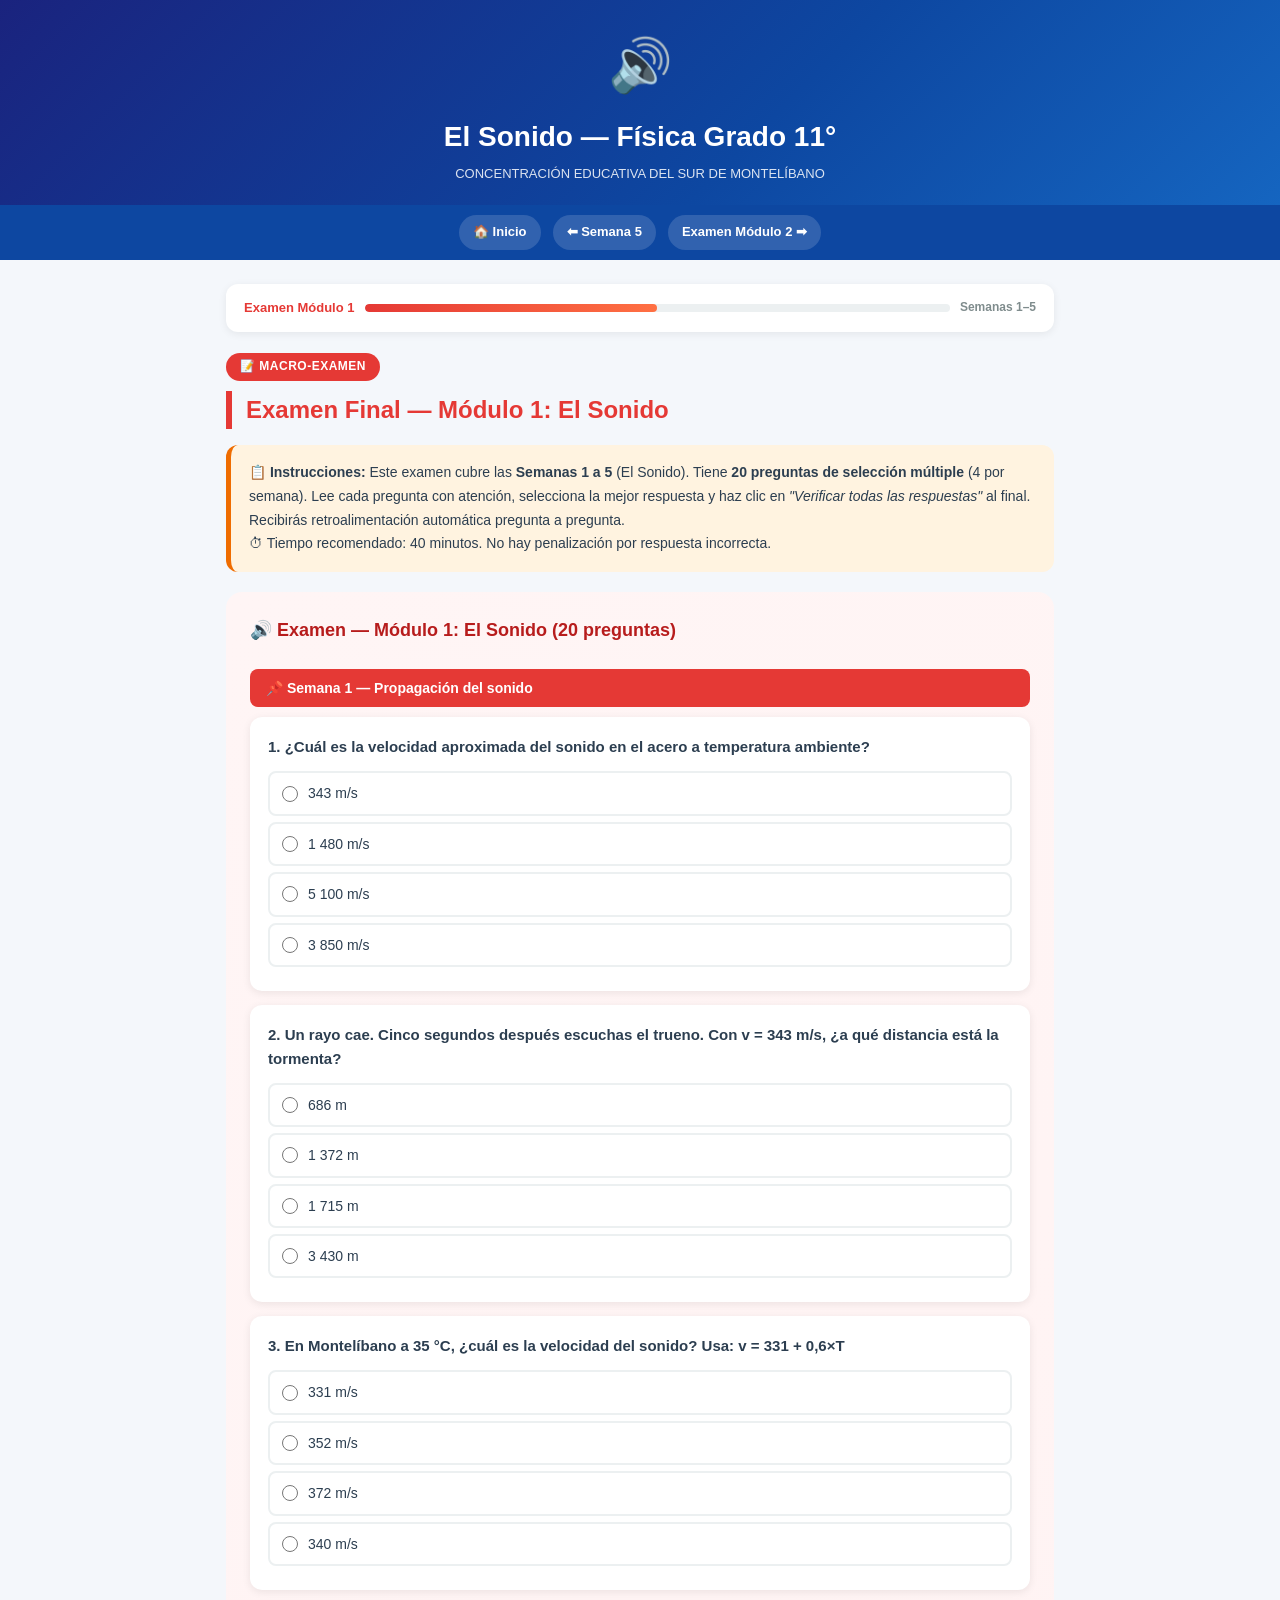
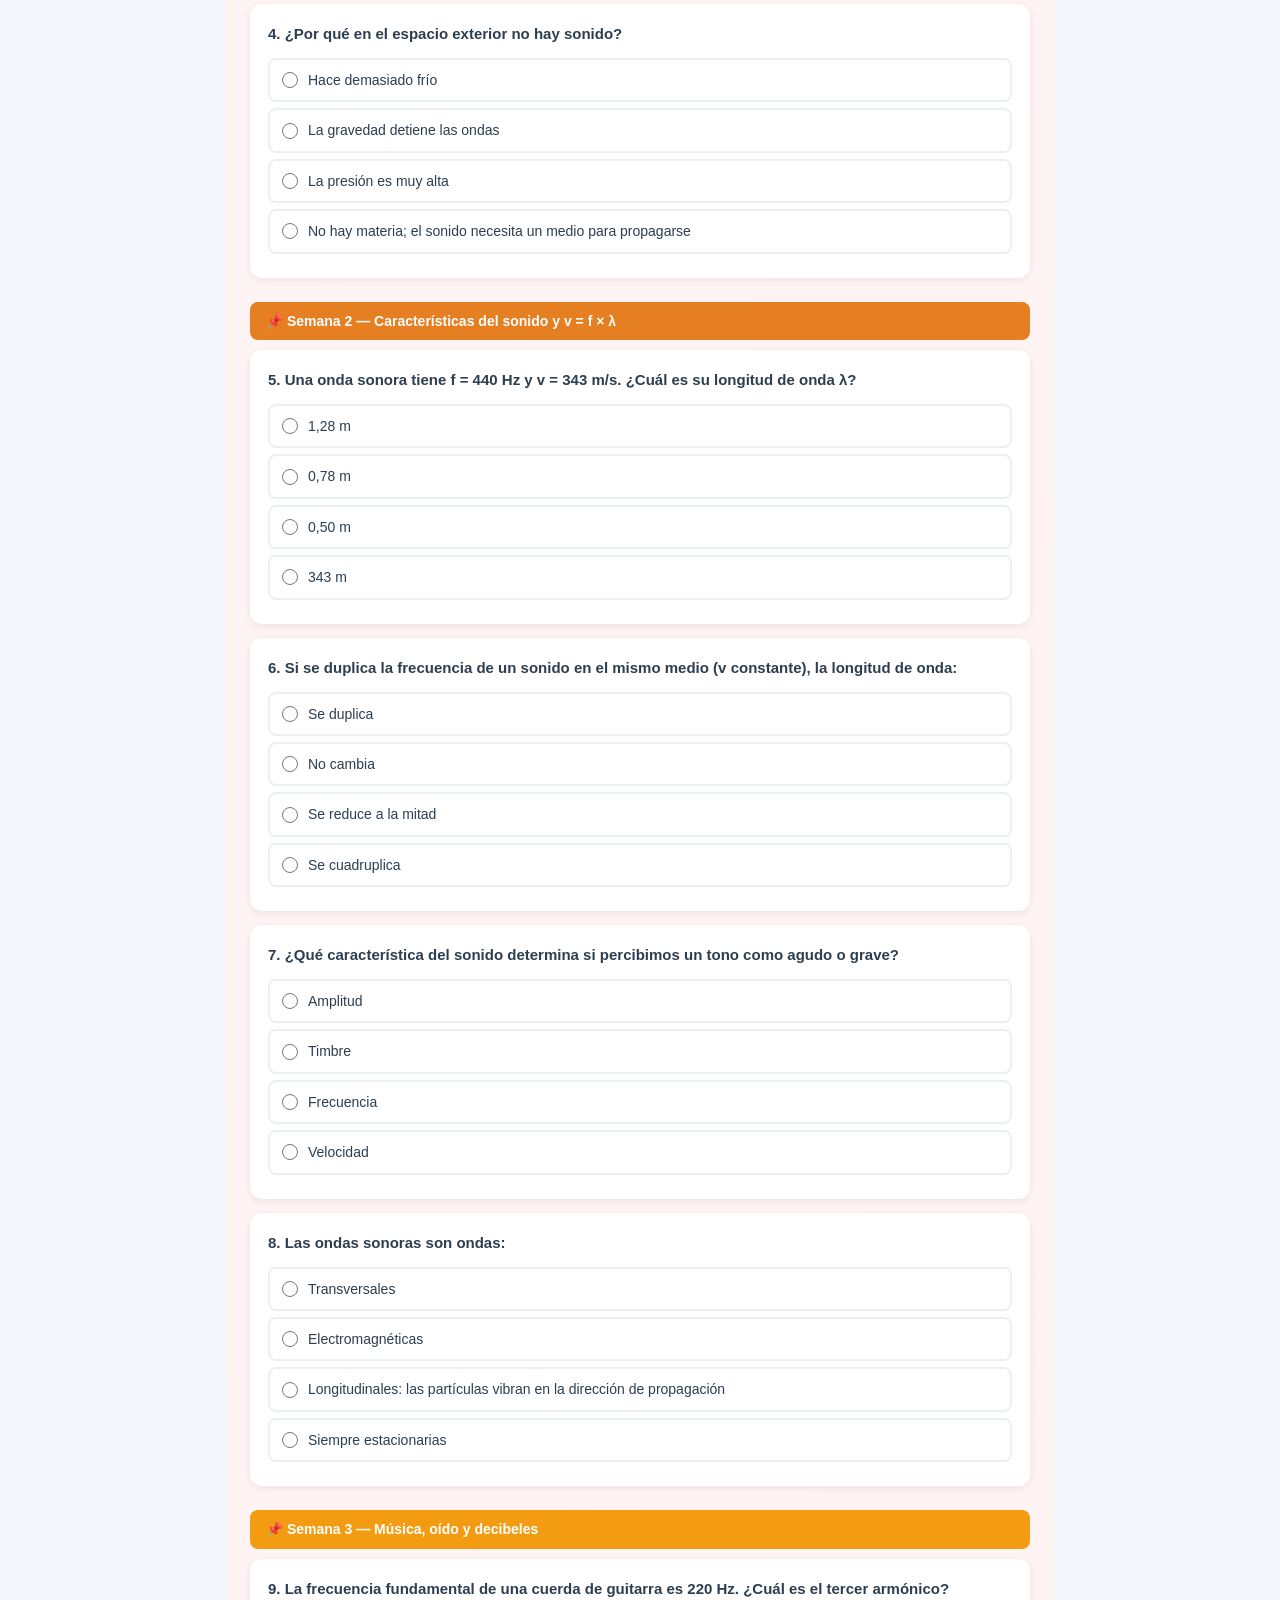
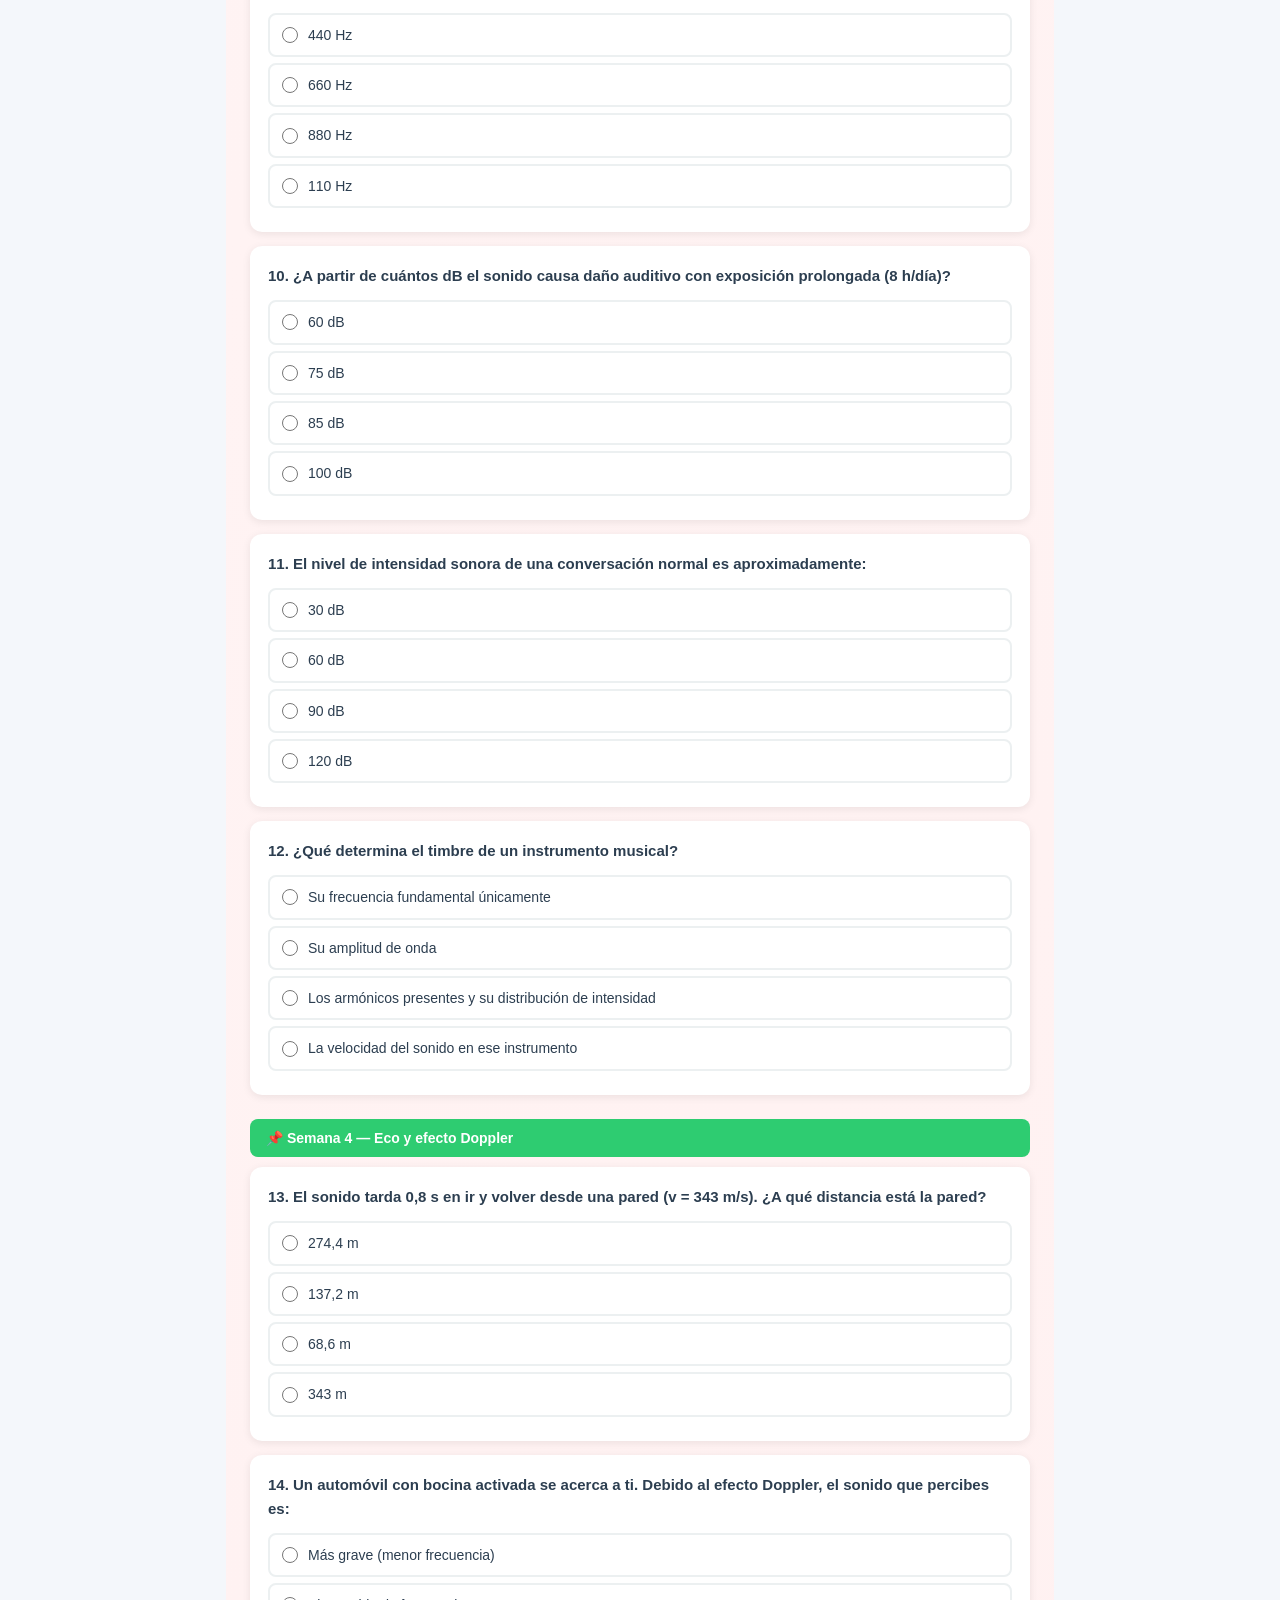
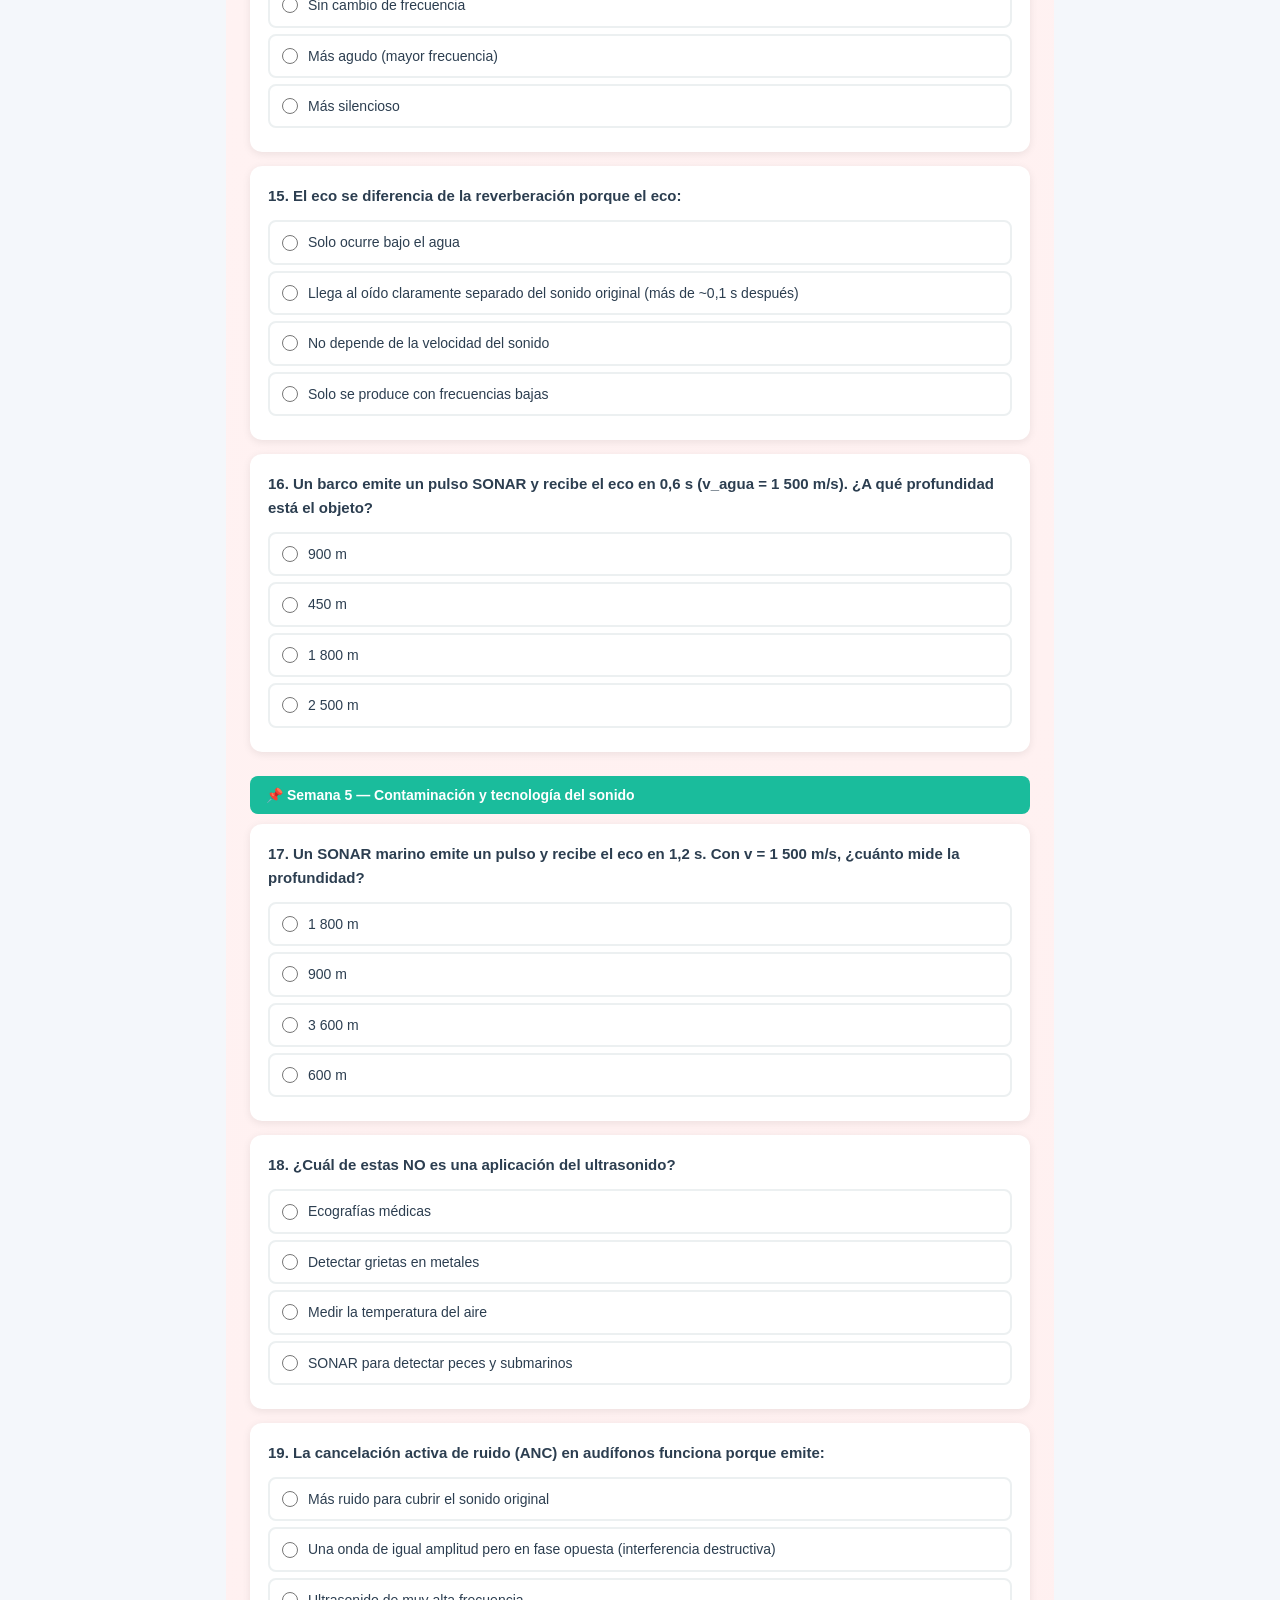
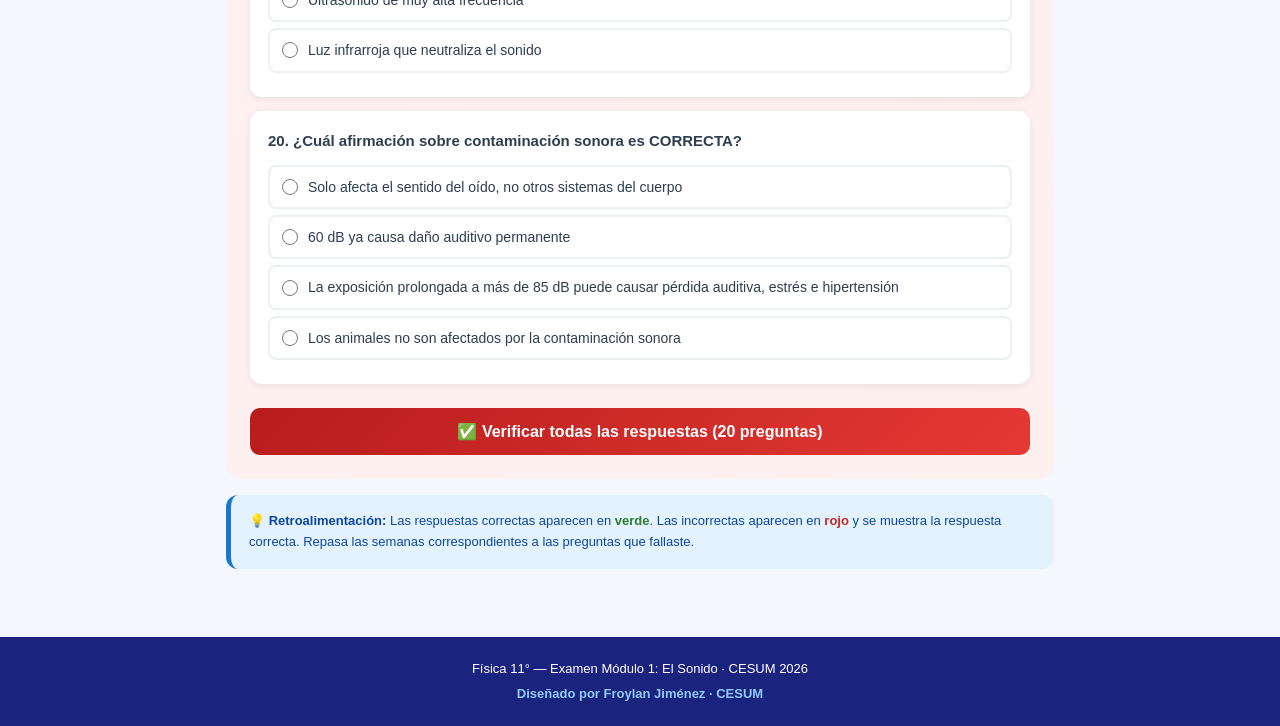
==== examen-modulo1.html @ bfa851af "Fix comp-section visibility, add hints, add macro-exams - Move comp-section inside container in all " ====
<!DOCTYPE html>
<html lang="es">
<head>
<meta charset="UTF-8">
<meta name="viewport" content="width=device-width, initial-scale=1.0">
<title>Examen Módulo 1 — El Sonido | Física 11° CESUM</title>
<link rel="stylesheet" href="style.css">
<style>
.exam-header-badge{display:inline-block;background:#e53935;color:white;font-size:12px;font-weight:800;padding:4px 14px;border-radius:20px;letter-spacing:.5px;margin-bottom:10px}
.week-group-title{font-size:14px;font-weight:800;color:white;background:#e53935;padding:8px 16px;border-radius:8px;margin:24px 0 10px 0;display:flex;align-items:center;gap:8px}
.exam-instructions{background:#fff3e0;border-left:5px solid #ef6c00;border-radius:12px;padding:16px 18px;margin-bottom:20px;font-size:14px;line-height:1.7}
.exam-score-detail{background:#f8f9ff;border-radius:8px;padding:12px;margin-top:12px;font-size:13px;color:#555}
</style>
</head>
<body>
<header class="site-header">
  <div class="logo-icon">🔊</div>
  <h1>El Sonido — Física Grado 11°</h1>
  <p class="subtitle">CONCENTRACIÓN EDUCATIVA DEL SUR DE MONTELÍBANO</p>
</header>
<nav class="main-nav">
  <a href="index.html" class="nav-back">🏠 Inicio</a>
  <a href="semana5.html" class="nav-back">⬅ Semana 5</a>
  <a href="examen-modulo2.html" class="nav-back">Examen Módulo 2 ➡</a>
</nav>
<div class="container">
  <div class="week-progress">
    <span style="font-weight:700;color:#e53935;font-size:13px">Examen Módulo 1</span>
    <div class="progress-bar"><div class="progress-fill" style="width:50%;background:linear-gradient(90deg,#e53935,#ff7043)"></div></div>
    <span class="progress-text">Semanas 1–5</span>
  </div>

  <div class="exam-header-badge">📝 MACRO-EXAMEN</div>
  <h2 style="font-size:clamp(18px,4vw,24px);font-weight:900;color:#e53935;margin-bottom:16px;border-left:6px solid #e53935;padding-left:14px">Examen Final — Módulo 1: El Sonido</h2>

  <div class="exam-instructions">
    📋 <strong>Instrucciones:</strong> Este examen cubre las <strong>Semanas 1 a 5</strong> (El Sonido). Tiene <strong>20 preguntas de selección múltiple</strong> (4 por semana). Lee cada pregunta con atención, selecciona la mejor respuesta y haz clic en <em>"Verificar todas las respuestas"</em> al final. Recibirás retroalimentación automática pregunta a pregunta.<br>
    ⏱ Tiempo recomendado: 40 minutos. No hay penalización por respuesta incorrecta.
  </div>

  <div class="quiz-section" style="background:linear-gradient(135deg,#fff5f5,#fff0f0)">
    <div class="quiz-title" style="color:#b71c1c">🔊 Examen — Módulo 1: El Sonido (20 preguntas)</div>

    <!-- ── SEMANA 1 ── -->
    <div class="week-group-title">📌 Semana 1 — Propagación del sonido</div>

    <div class="quiz-question">
      <div class="quiz-q-text">1. ¿Cuál es la velocidad aproximada del sonido en el acero a temperatura ambiente?</div>
      <div class="quiz-options">
        <label data-q="ex1_1" data-val="a"><input type="radio" name="qex1_1" value="a"> 343 m/s</label>
        <label data-q="ex1_1" data-val="b"><input type="radio" name="qex1_1" value="b"> 1 480 m/s</label>
        <label data-q="ex1_1" data-val="c"><input type="radio" name="qex1_1" value="c"> 5 100 m/s</label>
        <label data-q="ex1_1" data-val="d"><input type="radio" name="qex1_1" value="d"> 3 850 m/s</label>
      </div>
      <div class="quiz-feedback" id="fbex1_1"></div>
    </div>

    <div class="quiz-question">
      <div class="quiz-q-text">2. Un rayo cae. Cinco segundos después escuchas el trueno. Con v = 343 m/s, ¿a qué distancia está la tormenta?</div>
      <div class="quiz-options">
        <label data-q="ex1_2" data-val="a"><input type="radio" name="qex1_2" value="a"> 686 m</label>
        <label data-q="ex1_2" data-val="b"><input type="radio" name="qex1_2" value="b"> 1 372 m</label>
        <label data-q="ex1_2" data-val="c"><input type="radio" name="qex1_2" value="c"> 1 715 m</label>
        <label data-q="ex1_2" data-val="d"><input type="radio" name="qex1_2" value="d"> 3 430 m</label>
      </div>
      <div class="quiz-feedback" id="fbex1_2"></div>
    </div>

    <div class="quiz-question">
      <div class="quiz-q-text">3. En Montelíbano a 35 °C, ¿cuál es la velocidad del sonido? Usa: v = 331 + 0,6×T</div>
      <div class="quiz-options">
        <label data-q="ex1_3" data-val="a"><input type="radio" name="qex1_3" value="a"> 331 m/s</label>
        <label data-q="ex1_3" data-val="b"><input type="radio" name="qex1_3" value="b"> 352 m/s</label>
        <label data-q="ex1_3" data-val="c"><input type="radio" name="qex1_3" value="c"> 372 m/s</label>
        <label data-q="ex1_3" data-val="d"><input type="radio" name="qex1_3" value="d"> 340 m/s</label>
      </div>
      <div class="quiz-feedback" id="fbex1_3"></div>
    </div>

    <div class="quiz-question">
      <div class="quiz-q-text">4. ¿Por qué en el espacio exterior no hay sonido?</div>
      <div class="quiz-options">
        <label data-q="ex1_4" data-val="a"><input type="radio" name="qex1_4" value="a"> Hace demasiado frío</label>
        <label data-q="ex1_4" data-val="b"><input type="radio" name="qex1_4" value="b"> La gravedad detiene las ondas</label>
        <label data-q="ex1_4" data-val="c"><input type="radio" name="qex1_4" value="c"> La presión es muy alta</label>
        <label data-q="ex1_4" data-val="d"><input type="radio" name="qex1_4" value="d"> No hay materia; el sonido necesita un medio para propagarse</label>
      </div>
      <div class="quiz-feedback" id="fbex1_4"></div>
    </div>

    <!-- ── SEMANA 2 ── -->
    <div class="week-group-title" style="background:#e67e22">📌 Semana 2 — Características del sonido y v = f × λ</div>

    <div class="quiz-question">
      <div class="quiz-q-text">5. Una onda sonora tiene f = 440 Hz y v = 343 m/s. ¿Cuál es su longitud de onda λ?</div>
      <div class="quiz-options">
        <label data-q="ex1_5" data-val="a"><input type="radio" name="qex1_5" value="a"> 1,28 m</label>
        <label data-q="ex1_5" data-val="b"><input type="radio" name="qex1_5" value="b"> 0,78 m</label>
        <label data-q="ex1_5" data-val="c"><input type="radio" name="qex1_5" value="c"> 0,50 m</label>
        <label data-q="ex1_5" data-val="d"><input type="radio" name="qex1_5" value="d"> 343 m</label>
      </div>
      <div class="quiz-feedback" id="fbex1_5"></div>
    </div>

    <div class="quiz-question">
      <div class="quiz-q-text">6. Si se duplica la frecuencia de un sonido en el mismo medio (v constante), la longitud de onda:</div>
      <div class="quiz-options">
        <label data-q="ex1_6" data-val="a"><input type="radio" name="qex1_6" value="a"> Se duplica</label>
        <label data-q="ex1_6" data-val="b"><input type="radio" name="qex1_6" value="b"> No cambia</label>
        <label data-q="ex1_6" data-val="c"><input type="radio" name="qex1_6" value="c"> Se reduce a la mitad</label>
        <label data-q="ex1_6" data-val="d"><input type="radio" name="qex1_6" value="d"> Se cuadruplica</label>
      </div>
      <div class="quiz-feedback" id="fbex1_6"></div>
    </div>

    <div class="quiz-question">
      <div class="quiz-q-text">7. ¿Qué característica del sonido determina si percibimos un tono como agudo o grave?</div>
      <div class="quiz-options">
        <label data-q="ex1_7" data-val="a"><input type="radio" name="qex1_7" value="a"> Amplitud</label>
        <label data-q="ex1_7" data-val="b"><input type="radio" name="qex1_7" value="b"> Timbre</label>
        <label data-q="ex1_7" data-val="c"><input type="radio" name="qex1_7" value="c"> Frecuencia</label>
        <label data-q="ex1_7" data-val="d"><input type="radio" name="qex1_7" value="d"> Velocidad</label>
      </div>
      <div class="quiz-feedback" id="fbex1_7"></div>
    </div>

    <div class="quiz-question">
      <div class="quiz-q-text">8. Las ondas sonoras son ondas:</div>
      <div class="quiz-options">
        <label data-q="ex1_8" data-val="a"><input type="radio" name="qex1_8" value="a"> Transversales</label>
        <label data-q="ex1_8" data-val="b"><input type="radio" name="qex1_8" value="b"> Electromagnéticas</label>
        <label data-q="ex1_8" data-val="c"><input type="radio" name="qex1_8" value="c"> Longitudinales: las partículas vibran en la dirección de propagación</label>
        <label data-q="ex1_8" data-val="d"><input type="radio" name="qex1_8" value="d"> Siempre estacionarias</label>
      </div>
      <div class="quiz-feedback" id="fbex1_8"></div>
    </div>

    <!-- ── SEMANA 3 ── -->
    <div class="week-group-title" style="background:#f39c12">📌 Semana 3 — Música, oído y decibeles</div>

    <div class="quiz-question">
      <div class="quiz-q-text">9. La frecuencia fundamental de una cuerda de guitarra es 220 Hz. ¿Cuál es el tercer armónico?</div>
      <div class="quiz-options">
        <label data-q="ex1_9" data-val="a"><input type="radio" name="qex1_9" value="a"> 440 Hz</label>
        <label data-q="ex1_9" data-val="b"><input type="radio" name="qex1_9" value="b"> 660 Hz</label>
        <label data-q="ex1_9" data-val="c"><input type="radio" name="qex1_9" value="c"> 880 Hz</label>
        <label data-q="ex1_9" data-val="d"><input type="radio" name="qex1_9" value="d"> 110 Hz</label>
      </div>
      <div class="quiz-feedback" id="fbex1_9"></div>
    </div>

    <div class="quiz-question">
      <div class="quiz-q-text">10. ¿A partir de cuántos dB el sonido causa daño auditivo con exposición prolongada (8 h/día)?</div>
      <div class="quiz-options">
        <label data-q="ex1_10" data-val="a"><input type="radio" name="qex1_10" value="a"> 60 dB</label>
        <label data-q="ex1_10" data-val="b"><input type="radio" name="qex1_10" value="b"> 75 dB</label>
        <label data-q="ex1_10" data-val="c"><input type="radio" name="qex1_10" value="c"> 85 dB</label>
        <label data-q="ex1_10" data-val="d"><input type="radio" name="qex1_10" value="d"> 100 dB</label>
      </div>
      <div class="quiz-feedback" id="fbex1_10"></div>
    </div>

    <div class="quiz-question">
      <div class="quiz-q-text">11. El nivel de intensidad sonora de una conversación normal es aproximadamente:</div>
      <div class="quiz-options">
        <label data-q="ex1_11" data-val="a"><input type="radio" name="qex1_11" value="a"> 30 dB</label>
        <label data-q="ex1_11" data-val="b"><input type="radio" name="qex1_11" value="b"> 60 dB</label>
        <label data-q="ex1_11" data-val="c"><input type="radio" name="qex1_11" value="c"> 90 dB</label>
        <label data-q="ex1_11" data-val="d"><input type="radio" name="qex1_11" value="d"> 120 dB</label>
      </div>
      <div class="quiz-feedback" id="fbex1_11"></div>
    </div>

    <div class="quiz-question">
      <div class="quiz-q-text">12. ¿Qué determina el timbre de un instrumento musical?</div>
      <div class="quiz-options">
        <label data-q="ex1_12" data-val="a"><input type="radio" name="qex1_12" value="a"> Su frecuencia fundamental únicamente</label>
        <label data-q="ex1_12" data-val="b"><input type="radio" name="qex1_12" value="b"> Su amplitud de onda</label>
        <label data-q="ex1_12" data-val="c"><input type="radio" name="qex1_12" value="c"> Los armónicos presentes y su distribución de intensidad</label>
        <label data-q="ex1_12" data-val="d"><input type="radio" name="qex1_12" value="d"> La velocidad del sonido en ese instrumento</label>
      </div>
      <div class="quiz-feedback" id="fbex1_12"></div>
    </div>

    <!-- ── SEMANA 4 ── -->
    <div class="week-group-title" style="background:#2ecc71">📌 Semana 4 — Eco y efecto Doppler</div>

    <div class="quiz-question">
      <div class="quiz-q-text">13. El sonido tarda 0,8 s en ir y volver desde una pared (v = 343 m/s). ¿A qué distancia está la pared?</div>
      <div class="quiz-options">
        <label data-q="ex1_13" data-val="a"><input type="radio" name="qex1_13" value="a"> 274,4 m</label>
        <label data-q="ex1_13" data-val="b"><input type="radio" name="qex1_13" value="b"> 137,2 m</label>
        <label data-q="ex1_13" data-val="c"><input type="radio" name="qex1_13" value="c"> 68,6 m</label>
        <label data-q="ex1_13" data-val="d"><input type="radio" name="qex1_13" value="d"> 343 m</label>
      </div>
      <div class="quiz-feedback" id="fbex1_13"></div>
    </div>

    <div class="quiz-question">
      <div class="quiz-q-text">14. Un automóvil con bocina activada se acerca a ti. Debido al efecto Doppler, el sonido que percibes es:</div>
      <div class="quiz-options">
        <label data-q="ex1_14" data-val="a"><input type="radio" name="qex1_14" value="a"> Más grave (menor frecuencia)</label>
        <label data-q="ex1_14" data-val="b"><input type="radio" name="qex1_14" value="b"> Sin cambio de frecuencia</label>
        <label data-q="ex1_14" data-val="c"><input type="radio" name="qex1_14" value="c"> Más agudo (mayor frecuencia)</label>
        <label data-q="ex1_14" data-val="d"><input type="radio" name="qex1_14" value="d"> Más silencioso</label>
      </div>
      <div class="quiz-feedback" id="fbex1_14"></div>
    </div>

    <div class="quiz-question">
      <div class="quiz-q-text">15. El eco se diferencia de la reverberación porque el eco:</div>
      <div class="quiz-options">
        <label data-q="ex1_15" data-val="a"><input type="radio" name="qex1_15" value="a"> Solo ocurre bajo el agua</label>
        <label data-q="ex1_15" data-val="b"><input type="radio" name="qex1_15" value="b"> Llega al oído claramente separado del sonido original (más de ~0,1 s después)</label>
        <label data-q="ex1_15" data-val="c"><input type="radio" name="qex1_15" value="c"> No depende de la velocidad del sonido</label>
        <label data-q="ex1_15" data-val="d"><input type="radio" name="qex1_15" value="d"> Solo se produce con frecuencias bajas</label>
      </div>
      <div class="quiz-feedback" id="fbex1_15"></div>
    </div>

    <div class="quiz-question">
      <div class="quiz-q-text">16. Un barco emite un pulso SONAR y recibe el eco en 0,6 s (v_agua = 1 500 m/s). ¿A qué profundidad está el objeto?</div>
      <div class="quiz-options">
        <label data-q="ex1_16" data-val="a"><input type="radio" name="qex1_16" value="a"> 900 m</label>
        <label data-q="ex1_16" data-val="b"><input type="radio" name="qex1_16" value="b"> 450 m</label>
        <label data-q="ex1_16" data-val="c"><input type="radio" name="qex1_16" value="c"> 1 800 m</label>
        <label data-q="ex1_16" data-val="d"><input type="radio" name="qex1_16" value="d"> 2 500 m</label>
      </div>
      <div class="quiz-feedback" id="fbex1_16"></div>
    </div>

    <!-- ── SEMANA 5 ── -->
    <div class="week-group-title" style="background:#1abc9c">📌 Semana 5 — Contaminación y tecnología del sonido</div>

    <div class="quiz-question">
      <div class="quiz-q-text">17. Un SONAR marino emite un pulso y recibe el eco en 1,2 s. Con v = 1 500 m/s, ¿cuánto mide la profundidad?</div>
      <div class="quiz-options">
        <label data-q="ex1_17" data-val="a"><input type="radio" name="qex1_17" value="a"> 1 800 m</label>
        <label data-q="ex1_17" data-val="b"><input type="radio" name="qex1_17" value="b"> 900 m</label>
        <label data-q="ex1_17" data-val="c"><input type="radio" name="qex1_17" value="c"> 3 600 m</label>
        <label data-q="ex1_17" data-val="d"><input type="radio" name="qex1_17" value="d"> 600 m</label>
      </div>
      <div class="quiz-feedback" id="fbex1_17"></div>
    </div>

    <div class="quiz-question">
      <div class="quiz-q-text">18. ¿Cuál de estas NO es una aplicación del ultrasonido?</div>
      <div class="quiz-options">
        <label data-q="ex1_18" data-val="a"><input type="radio" name="qex1_18" value="a"> Ecografías médicas</label>
        <label data-q="ex1_18" data-val="b"><input type="radio" name="qex1_18" value="b"> Detectar grietas en metales</label>
        <label data-q="ex1_18" data-val="c"><input type="radio" name="qex1_18" value="c"> Medir la temperatura del aire</label>
        <label data-q="ex1_18" data-val="d"><input type="radio" name="qex1_18" value="d"> SONAR para detectar peces y submarinos</label>
      </div>
      <div class="quiz-feedback" id="fbex1_18"></div>
    </div>

    <div class="quiz-question">
      <div class="quiz-q-text">19. La cancelación activa de ruido (ANC) en audífonos funciona porque emite:</div>
      <div class="quiz-options">
        <label data-q="ex1_19" data-val="a"><input type="radio" name="qex1_19" value="a"> Más ruido para cubrir el sonido original</label>
        <label data-q="ex1_19" data-val="b"><input type="radio" name="qex1_19" value="b"> Una onda de igual amplitud pero en fase opuesta (interferencia destructiva)</label>
        <label data-q="ex1_19" data-val="c"><input type="radio" name="qex1_19" value="c"> Ultrasonido de muy alta frecuencia</label>
        <label data-q="ex1_19" data-val="d"><input type="radio" name="qex1_19" value="d"> Luz infrarroja que neutraliza el sonido</label>
      </div>
      <div class="quiz-feedback" id="fbex1_19"></div>
    </div>

    <div class="quiz-question">
      <div class="quiz-q-text">20. ¿Cuál afirmación sobre contaminación sonora es CORRECTA?</div>
      <div class="quiz-options">
        <label data-q="ex1_20" data-val="a"><input type="radio" name="qex1_20" value="a"> Solo afecta el sentido del oído, no otros sistemas del cuerpo</label>
        <label data-q="ex1_20" data-val="b"><input type="radio" name="qex1_20" value="b"> 60 dB ya causa daño auditivo permanente</label>
        <label data-q="ex1_20" data-val="c"><input type="radio" name="qex1_20" value="c"> La exposición prolongada a más de 85 dB puede causar pérdida auditiva, estrés e hipertensión</label>
        <label data-q="ex1_20" data-val="d"><input type="radio" name="qex1_20" value="d"> Los animales no son afectados por la contaminación sonora</label>
      </div>
      <div class="quiz-feedback" id="fbex1_20"></div>
    </div>

    <button class="quiz-btn" style="background:linear-gradient(135deg,#b71c1c,#e53935);margin-top:10px"
      onclick="checkQuiz('ex1',['c','c','b','d','b','c','c','c','b','c','b','c','b','c','b','b','b','c','b','c'])">
      ✅ Verificar todas las respuestas (20 preguntas)
    </button>
    <div class="quiz-result" id="quiz-result-ex1"></div>
  </div>

  <div class="box box-info" style="margin-top:16px;font-size:13px">
    💡 <strong>Retroalimentación:</strong> Las respuestas correctas aparecen en <span style="color:#2e7d32;font-weight:700">verde</span>. Las incorrectas aparecen en <span style="color:#c62828;font-weight:700">rojo</span> y se muestra la respuesta correcta. Repasa las semanas correspondientes a las preguntas que fallaste.
  </div>

</div>
<footer class="site-footer">
  Física 11° — Examen Módulo 1: El Sonido · CESUM 2026
  <div class="creditos">Diseñado por Froylan Jiménez · CESUM</div>
</footer>
<script src="quiz.js"></script>
</body>
</html>
---- style.css ----
/* ── BASE ── */
*{margin:0;padding:0;box-sizing:border-box}
body{font-family:'Segoe UI',Tahoma,Geneva,Verdana,sans-serif;background:#f4f7fb;color:#2c3e50;line-height:1.6}
a{text-decoration:none;color:inherit}

/* ── HEADER ── */
.site-header{background:linear-gradient(135deg,#1a237e 0%,#0d47a1 60%,#1565c0 100%);color:white;padding:24px 20px 20px;text-align:center}
.site-header .logo-icon{font-size:52px;margin-bottom:8px}
.site-header h1{font-size:clamp(20px,4vw,28px);font-weight:900;margin-bottom:4px}
.site-header .subtitle{font-size:13px;opacity:.85}
.site-header .profe{font-size:12px;opacity:.7;margin-top:6px}

/* ── NAV ── */
.main-nav{background:#0d47a1;padding:10px 16px;display:flex;align-items:center;gap:12px;flex-wrap:wrap;justify-content:center}
.nav-back{background:rgba(255,255,255,.15);color:white;padding:7px 14px;border-radius:20px;font-size:13px;font-weight:600;transition:.2s}
.nav-back:hover{background:rgba(255,255,255,.3)}

/* ── MAIN CONTAINER ── */
.container{max-width:860px;margin:0 auto;padding:24px 16px}

/* ── WEEK CARD (index) ── */
.weeks-grid{display:grid;grid-template-columns:repeat(auto-fill,minmax(240px,1fr));gap:16px;margin-top:20px}
.week-card{background:white;border-radius:16px;padding:22px 18px;box-shadow:0 4px 18px rgba(0,0,0,.08);border-top:5px solid;cursor:pointer;transition:all .25s;display:block}
.week-card:hover{transform:translateY(-4px);box-shadow:0 10px 30px rgba(0,0,0,.15)}
.week-num{font-size:11px;font-weight:700;opacity:.7;text-transform:uppercase;letter-spacing:1px;margin-bottom:6px}
.week-title{font-size:16px;font-weight:800;margin-bottom:8px}
.week-desc{font-size:13px;color:#7f8c8d;line-height:1.5}
.week-tags{margin-top:10px;display:flex;flex-wrap:wrap;gap:5px}
.tag{font-size:10px;font-weight:700;padding:3px 9px;border-radius:10px;background:#f0f2f8;color:#667eea}

/* ── SECTION STYLES ── */
.section{background:white;border-radius:16px;padding:26px;margin-bottom:22px;box-shadow:0 4px 18px rgba(0,0,0,.07)}
.section-title{font-size:20px;font-weight:800;margin-bottom:16px;display:flex;align-items:center;gap:10px}
.section p{margin-bottom:12px;font-size:15px;line-height:1.7}
.section ul,.section ol{padding-left:22px;margin-bottom:12px}
.section li{margin-bottom:6px;font-size:15px;line-height:1.6}

/* ── HIGHLIGHT BOXES ── */
.box{border-radius:12px;padding:16px 18px;margin:14px 0;font-size:14px;line-height:1.6}
.box-tip{background:#e8f5e9;border-left:5px solid #43a047;color:#1b5e20}
.box-warn{background:#fff8e1;border-left:5px solid #ffa000;color:#5d4037}
.box-info{background:#e3f2fd;border-left:5px solid #1976d2;color:#0d47a1}
.box-formula{background:#f3e5f5;border-left:5px solid #7b1fa2;color:#4a148c;font-family:monospace;font-size:16px;font-weight:700;text-align:center;padding:18px}
.box-example{background:#fce4ec;border-left:5px solid #c2185b;color:#880e4f}

/* ── VIDEO EMBED ── */
.video-wrap{position:relative;padding-bottom:56.25%;height:0;border-radius:12px;overflow:hidden;margin:16px 0;box-shadow:0 4px 16px rgba(0,0,0,.15)}
.video-wrap iframe{position:absolute;top:0;left:0;width:100%;height:100%;border:none}
.video-caption{font-size:12px;color:#7f8c8d;text-align:center;margin-top:6px;margin-bottom:16px}

/* ── STEP BY STEP ── */
.steps{counter-reset:step;margin:14px 0}
.step{display:flex;gap:14px;margin-bottom:14px;align-items:flex-start}
.step-num{min-width:32px;height:32px;border-radius:50%;display:flex;align-items:center;justify-content:center;font-weight:900;font-size:14px;color:white;flex-shrink:0}
.step-text{font-size:14px;line-height:1.6;padding-top:4px}

/* ── QUIZ ── */
.quiz-section{background:linear-gradient(135deg,#e8eaf6,#e3f2fd);border-radius:16px;padding:24px;margin-top:20px}
.quiz-title{font-size:18px;font-weight:800;color:#1a237e;margin-bottom:18px;display:flex;align-items:center;gap:8px}
.quiz-question{background:white;border-radius:12px;padding:18px;margin-bottom:14px;box-shadow:0 2px 8px rgba(0,0,0,.08)}
.quiz-q-text{font-size:15px;font-weight:700;color:#2c3e50;margin-bottom:12px}
.quiz-options label{display:flex;align-items:center;gap:10px;padding:9px 12px;border-radius:8px;margin-bottom:6px;cursor:pointer;font-size:14px;border:2px solid #ecf0f1;transition:.2s}
.quiz-options label:hover{border-color:#667eea;background:#f8f9ff}
.quiz-options input[type=radio]{accent-color:#667eea;width:16px;height:16px}
.quiz-options label.correct{background:#e8f5e9;border-color:#43a047;color:#1b5e20;font-weight:700}
.quiz-options label.wrong{background:#fce4ec;border-color:#e53935;color:#b71c1c}
.quiz-feedback{font-size:13px;margin-top:8px;padding:8px 12px;border-radius:8px;display:none;font-weight:600}
.quiz-feedback.correct{background:#e8f5e9;color:#2e7d32;display:block}
.quiz-feedback.wrong{background:#fce4ec;color:#c62828;display:block}
.quiz-btn{width:100%;padding:14px;background:linear-gradient(135deg,#1a237e,#1565c0);color:white;border:none;border-radius:10px;font-size:16px;font-weight:700;cursor:pointer;margin-top:8px;transition:.2s}
.quiz-btn:hover{transform:translateY(-2px);box-shadow:0 6px 20px rgba(21,101,192,.4)}
.quiz-result{text-align:center;padding:18px;background:white;border-radius:12px;margin-top:14px;display:none}
.quiz-result-num{font-size:48px;font-weight:900}
.quiz-result-msg{font-size:15px;color:#555;margin-top:6px}
.quiz-retry{margin-top:12px;padding:10px 24px;background:#ecf0f1;border:none;border-radius:8px;font-weight:700;cursor:pointer;font-size:14px}

/* ── ACTIVITY ── */
.activity{background:#fff3e0;border-radius:12px;padding:18px;margin:14px 0;border-left:5px solid #ef6c00}
.activity-title{font-weight:800;color:#e65100;margin-bottom:8px;font-size:15px}

/* ── TALLER ── */
.taller{background:#e8eaf6;border-radius:12px;padding:18px;margin:14px 0;border-left:5px solid #3949ab}
.taller-title{font-weight:800;color:#1a237e;margin-bottom:12px;font-size:15px}
.taller-item{margin-bottom:10px;padding:10px 12px;background:white;border-radius:8px;font-size:14px}

/* ── PROGRESS BAR ── */
.week-progress{display:flex;align-items:center;gap:10px;margin-bottom:20px;background:white;padding:14px 18px;border-radius:12px;box-shadow:0 2px 8px rgba(0,0,0,.07)}
.progress-bar{flex:1;background:#ecf0f1;border-radius:10px;height:8px;overflow:hidden}
.progress-fill{height:100%;border-radius:10px;background:linear-gradient(90deg,#1565c0,#42a5f5);transition:width .5s}
.progress-text{font-size:12px;color:#7f8c8d;font-weight:600;white-space:nowrap}

/* ── FOOTER ── */
.site-footer{background:#1a237e;color:white;text-align:center;padding:22px 16px;margin-top:30px;font-size:13px}
.site-footer .creditos{font-weight:700;color:#90caf9;margin-top:4px}

/* ── RESPONSIVE ── */
@media(max-width:600px){
    .weeks-grid{grid-template-columns:1fr}
    .section{padding:18px 14px}
    .quiz-section{padding:16px 14px}
}

/* ── YOUTUBE SEARCH BUTTON ── */
.yt-search-box {
    display:flex; align-items:center; gap:14px; background:#fff;
    border:2px solid #e53935; border-radius:12px; padding:14px 16px;
    margin:10px 0; transition:.2s;
}
.yt-search-box:hover { box-shadow:0 4px 16px rgba(229,57,53,.2); }
.yt-icon { font-size:32px; flex-shrink:0; }
.yt-text { flex:1; }
.yt-label { font-weight:700; color:#2c3e50; font-size:14px; }
.yt-hint { font-size:12px; color:#95a5a6; margin-top:2px; }
.yt-btn {
    background:#e53935; color:white; padding:9px 18px;
    border-radius:8px; font-weight:700; font-size:13px;
    text-decoration:none; white-space:nowrap; transition:.2s;
}
.yt-btn:hover { background:#c62828; }

/* ── EXPERIMENT CARDS (en weeks-grid) ── */
.exp-card {
    background:linear-gradient(135deg,#1a1a2e 0%,#16213e 100%);
    color:white; cursor:pointer; user-select:none;
}
.exp-card:hover { transform:translateY(-4px); box-shadow:0 10px 30px rgba(0,0,0,.35); }
.exp-card .week-num.exp-label { color:rgba(255,255,255,.6); }
.exp-card .week-title { color:white; }
.exp-card .week-desc { color:rgba(255,255,255,.55); }
.tag-exp { background:rgba(255,255,255,.1) !important; color:rgba(255,255,255,.75) !important; }

/* ── ADMIN PANEL (legacy, kept for modal styles) ── */

.admin-modal-overlay {
    display:none; position:fixed; top:0; left:0; width:100%; height:100%;
    background:rgba(0,0,0,.6); z-index:2000;
    justify-content:center; align-items:center;
}
.admin-modal-overlay.show { display:flex; animation:fadeIn .25s ease-out; }

.admin-modal {
    background:#1a1a2e; border-radius:18px; padding:36px 28px;
    max-width:420px; width:92%; color:white;
    box-shadow:0 24px 60px rgba(0,0,0,.6);
    animation:slideIn .3s ease-out;
}
.admin-modal-title { font-size:20px; font-weight:800; text-align:center; margin-bottom:6px; }
.admin-modal-sub { font-size:13px; color:#aaa; text-align:center; margin-bottom:24px; }

.admin-exp-list { display:flex; flex-direction:column; gap:12px; margin-bottom:20px; }
.admin-exp-btn {
    background:linear-gradient(135deg,#16213e,#0f3460);
    border:1px solid #e94560; border-radius:10px; padding:14px 16px;
    color:white; text-align:left; cursor:pointer; transition:.2s;
}
.admin-exp-btn:hover { border-color:#ff6b6b; background:linear-gradient(135deg,#1a1a3e,#1a4080); }
.admin-exp-num { font-size:10px; color:#e94560; font-weight:700; letter-spacing:1px; margin-bottom:4px; }
.admin-exp-name { font-size:14px; font-weight:700; }
.admin-exp-desc { font-size:12px; color:#aaa; margin-top:2px; }
.admin-back { width:100%; padding:11px; background:#333; border:none; border-radius:8px; color:#ccc; font-size:13px; font-weight:600; cursor:pointer; }
.admin-back:hover { background:#444; }

.admin-input-group { position:relative; margin-bottom:14px; }
.admin-input-group input {
    width:100%; padding:13px 14px 13px 44px;
    background:#16213e; border:2px solid #e94560; border-radius:10px;
    font-size:16px; color:white; outline:none; letter-spacing:2px;
}
.admin-input-group input::placeholder { color:#666; letter-spacing:0; }
.admin-input-group input:focus { border-color:#ff6b6b; }
.admin-input-icon { position:absolute; left:14px; top:50%; transform:translateY(-50%); font-size:18px; }
.admin-err { color:#ff6b6b; font-size:13px; margin-bottom:10px; display:none; text-align:center; }
.admin-err.show { display:block; animation:shake .4s ease-out; }
.admin-submit {
    width:100%; padding:13px; background:linear-gradient(135deg,#e94560,#c0392b);
    border:none; border-radius:10px; color:white; font-size:15px;
    font-weight:700; cursor:pointer; transition:.2s;
}
.admin-submit:hover { transform:translateY(-2px); }

/* ── EXPERIMENT CONTENT ── */
.exp-modal {
    background:white; border-radius:18px; padding:28px 24px;
    max-width:700px; width:94%; max-height:90vh; overflow-y:auto;
    animation:slideIn .3s ease-out;
}
.exp-header { display:flex; align-items:center; gap:12px; margin-bottom:20px; }
.exp-badge { background:#e94560; color:white; padding:4px 12px; border-radius:20px; font-size:11px; font-weight:700; white-space:nowrap; }
.exp-title { font-size:20px; font-weight:800; color:#2c3e50; }
.close-exp { margin-left:auto; background:#ecf0f1; border:none; border-radius:8px; padding:8px 14px; cursor:pointer; font-weight:700; color:#2c3e50; }


/* ── COMPETENCY SECTION ── */
.comp-section{margin-top:28px;margin-bottom:10px}
.comp-banner{display:flex;align-items:flex-start;gap:14px;background:#fff;border-left:7px solid #1a237e;border-radius:14px;padding:18px 20px;margin-bottom:18px;box-shadow:0 4px 18px rgba(0,0,0,.08)}
.comp-badge-entregable{background:#e53935;color:white;font-size:11px;font-weight:800;padding:5px 12px;border-radius:20px;white-space:nowrap;letter-spacing:.5px;margin-top:2px}
.comp-section-title{font-size:17px;font-weight:800;color:#1a237e}
.comp-section-sub{font-size:13px;color:#555;margin-top:3px;line-height:1.5}
.comp-item{background:white;border-radius:14px;padding:20px;margin-bottom:16px;box-shadow:0 3px 12px rgba(0,0,0,.07)}
.comp-ctx{font-size:13px;color:#555;background:#f8f9ff;border-radius:8px;padding:10px 14px;margin-bottom:12px;line-height:1.6}
.comp-ctx-label{font-weight:700;color:#1a237e}
.comp-q{padding:0}
.comp-num{display:inline-block;color:white;font-size:11px;font-weight:800;padding:3px 10px;border-radius:10px;margin-right:6px}
.comp-tipo{font-size:11px;color:#667eea;font-weight:700;text-transform:uppercase;letter-spacing:.5px}
.comp-opciones{display:flex;flex-direction:column;gap:6px;margin-top:4px}
.comp-opcion{font-size:14px;padding:8px 12px;border:2px solid #ecf0f1;border-radius:8px;background:#fafafa}
.comp-letra{font-weight:700;color:#1a237e}
.comp-justifica{margin-top:12px;font-size:13px;color:#7f8c8d;border-top:1px dashed #ddd;padding-top:10px;line-height:2.2}
@media(max-width:600px){.comp-banner{flex-direction:column;gap:8px}.comp-opciones{gap:4px}}

.print-exp-btn{background:linear-gradient(135deg,#1565c0,#0d47a1);border:none;border-radius:8px;padding:8px 14px;cursor:pointer;font-weight:700;color:white;font-size:13px;margin-right:8px;}
.print-exp-btn:hover{opacity:.85}
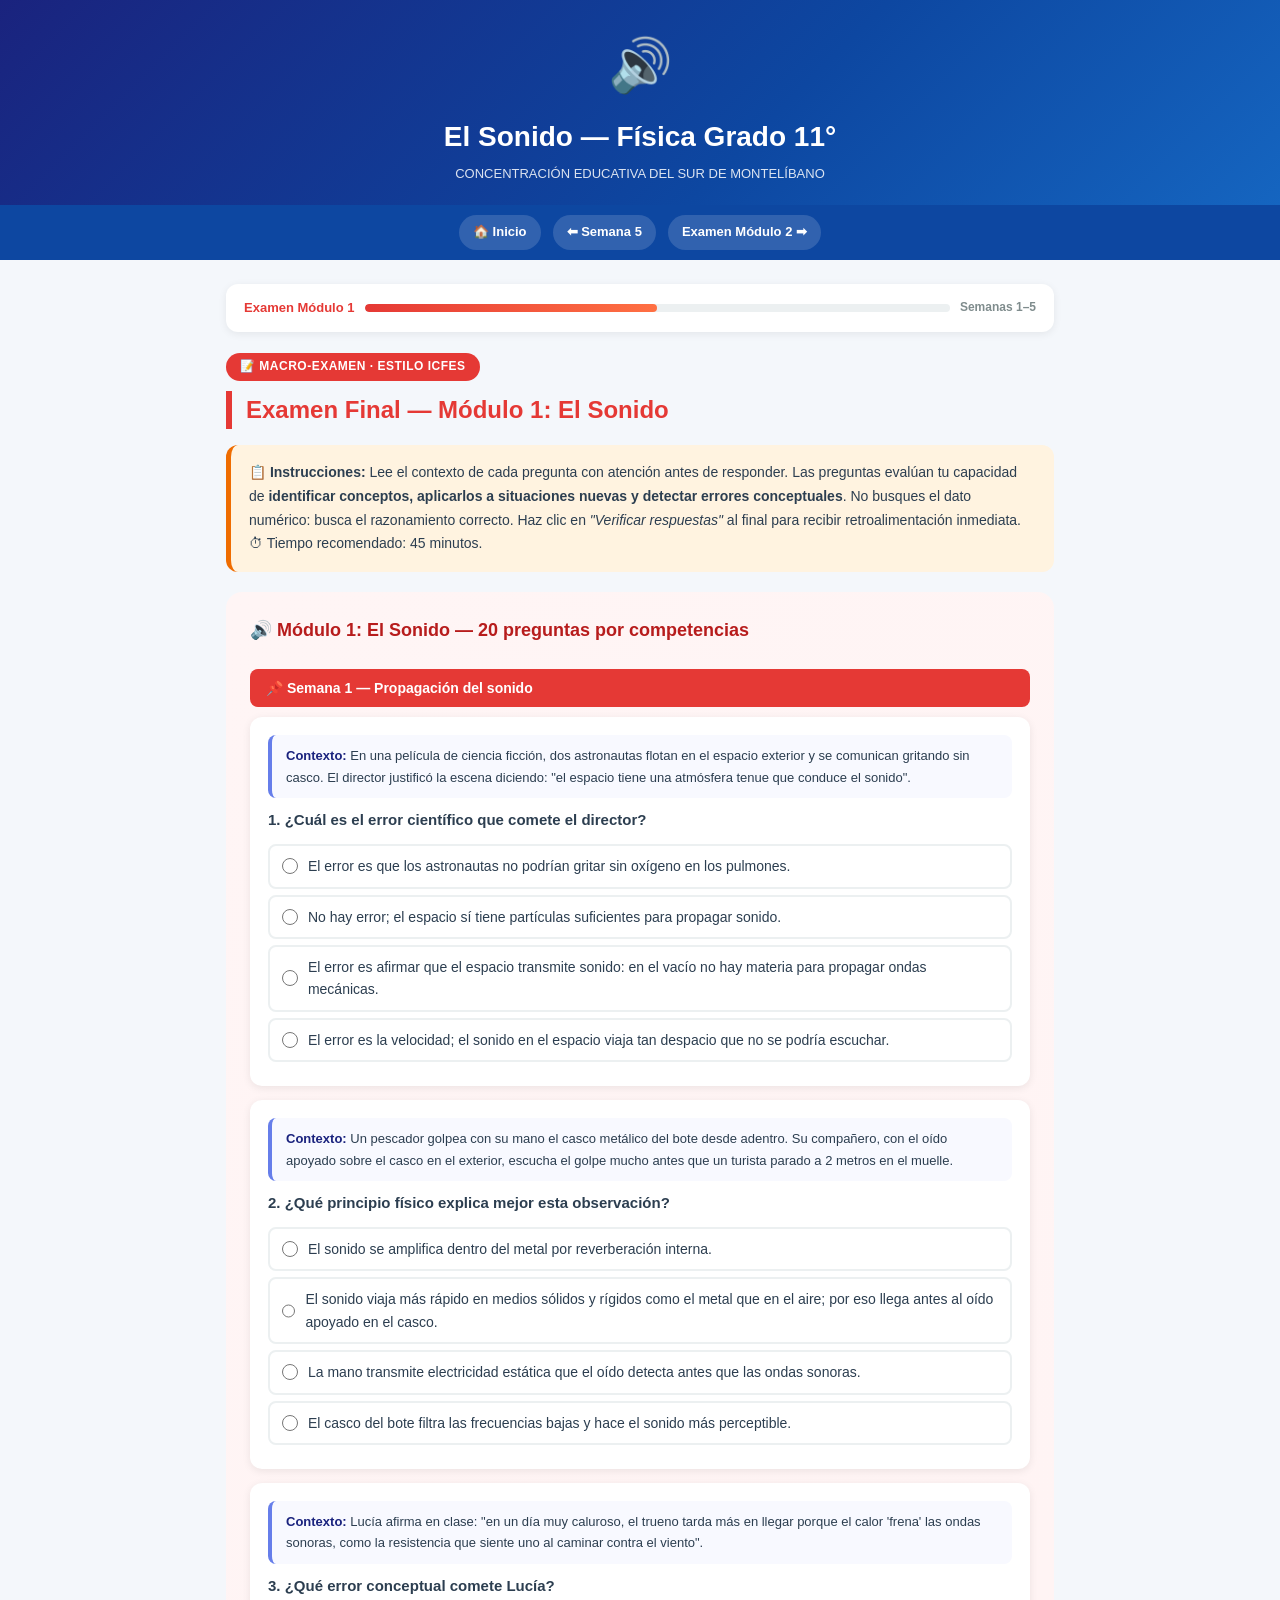
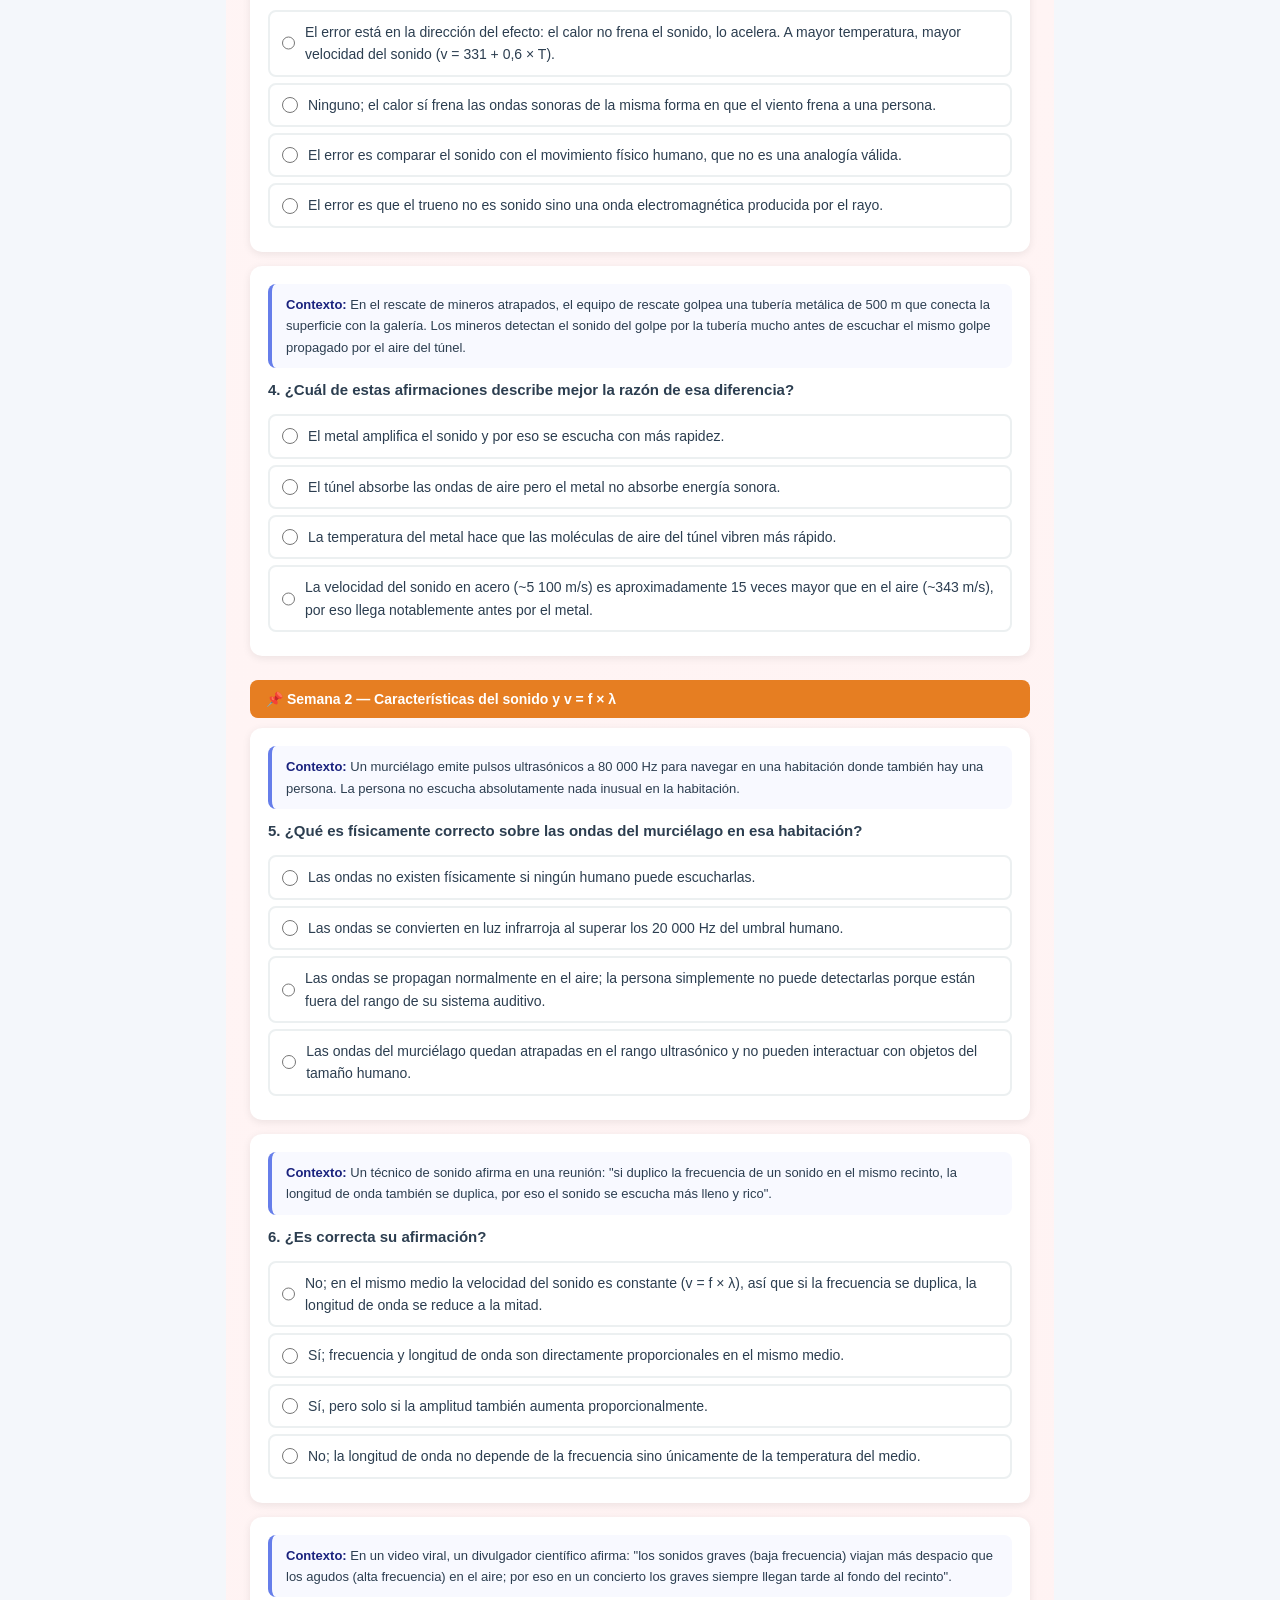
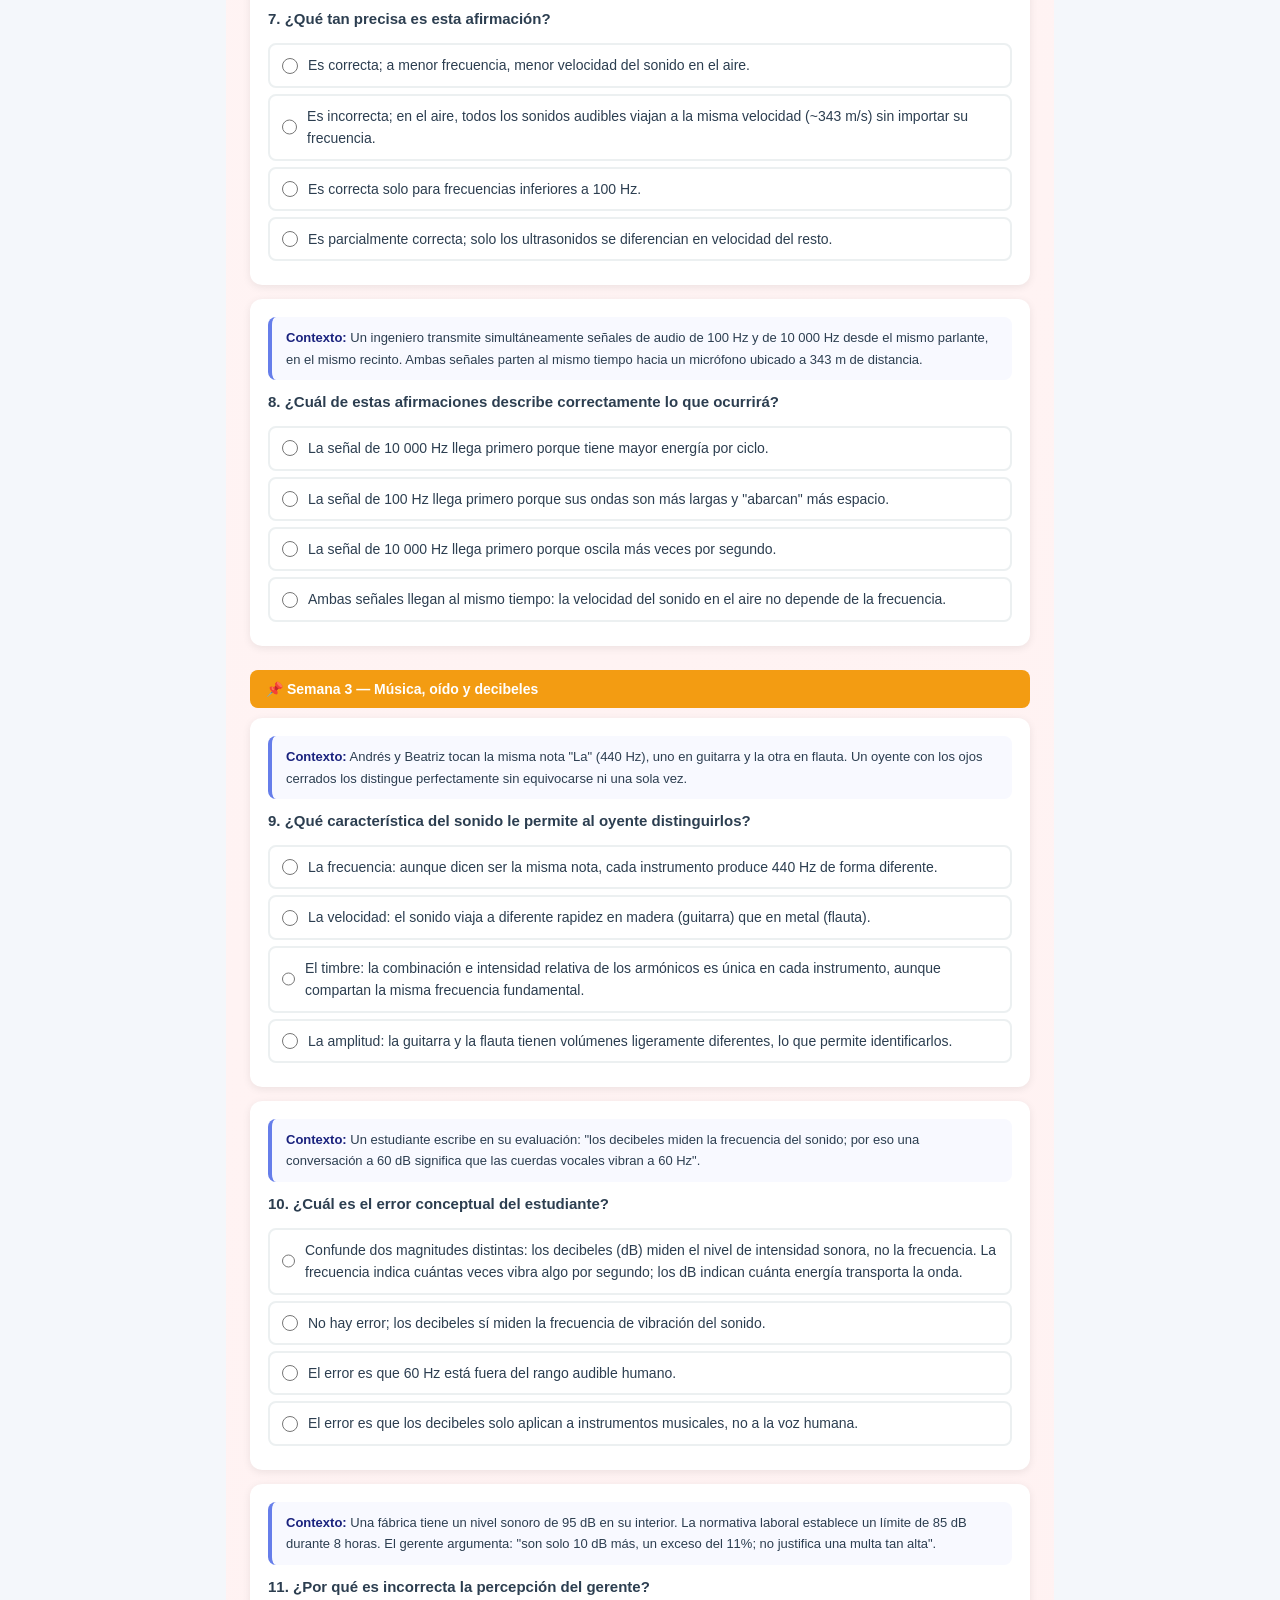
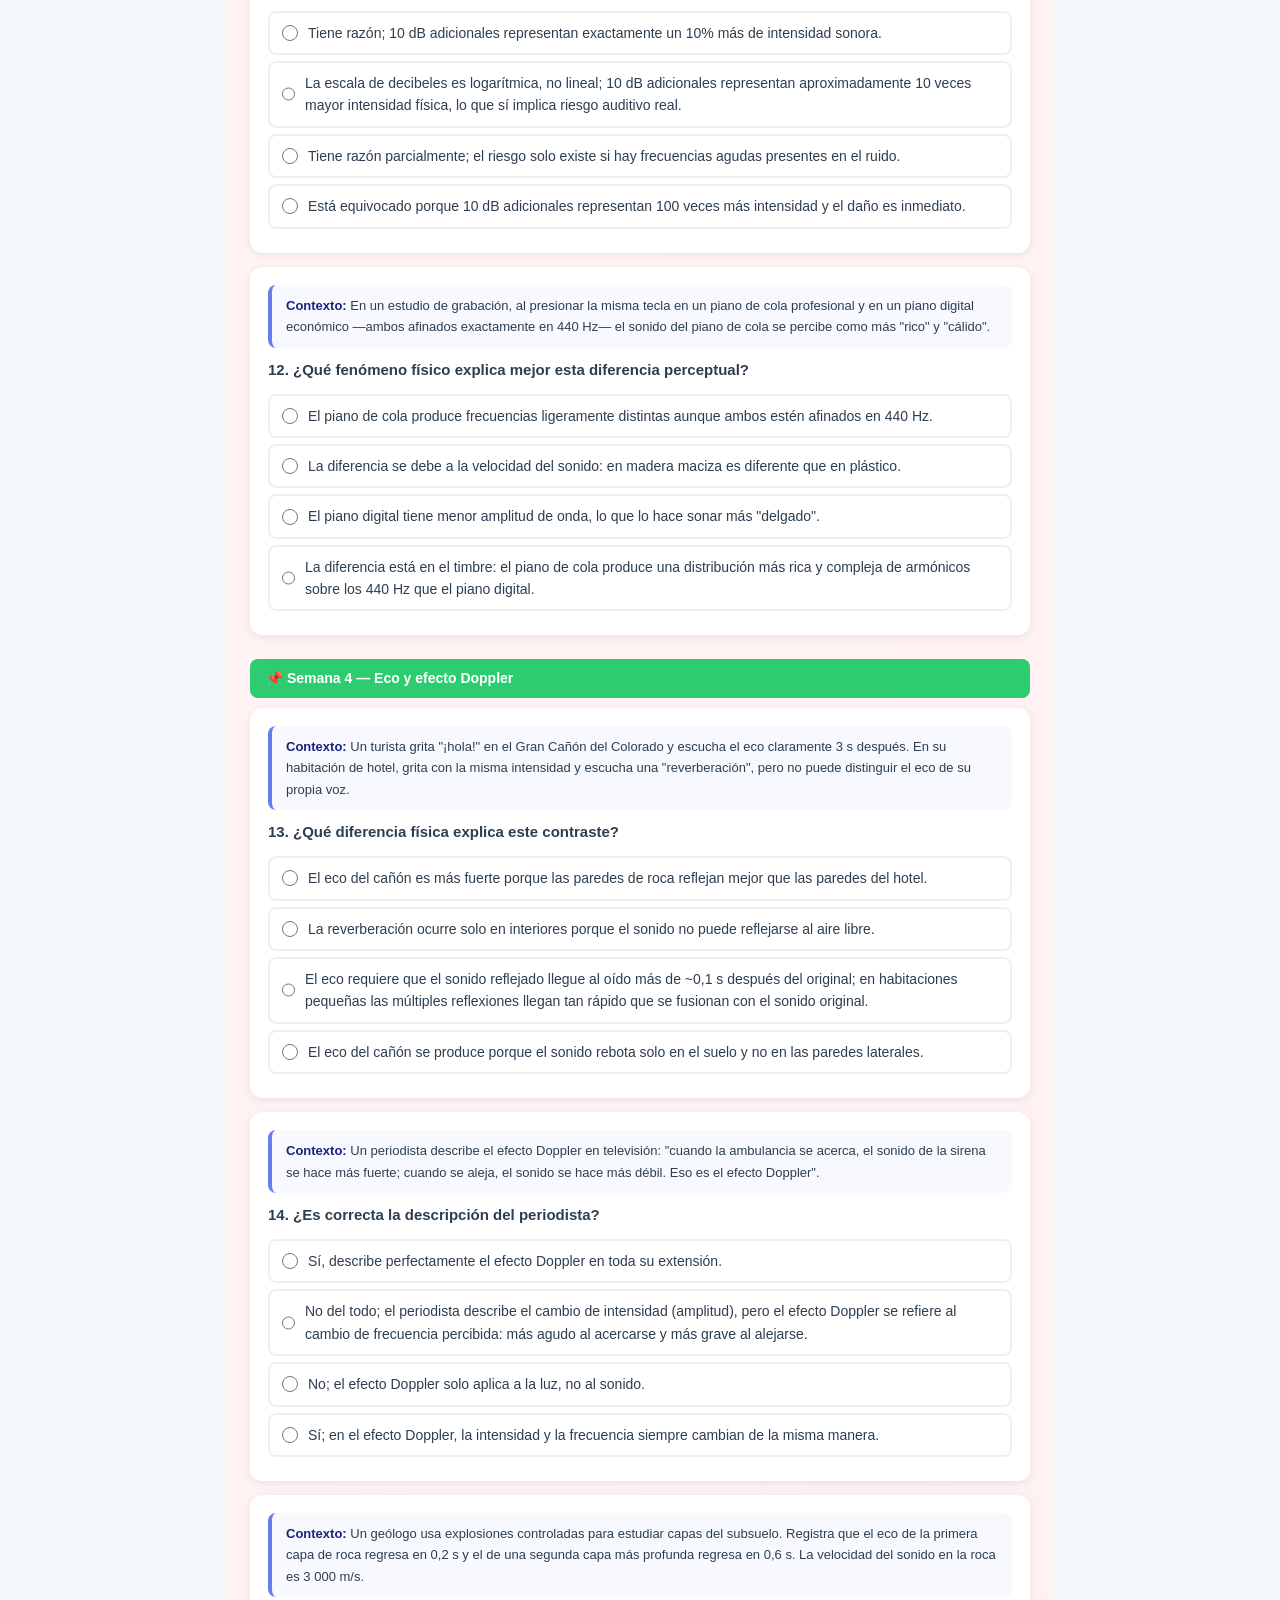
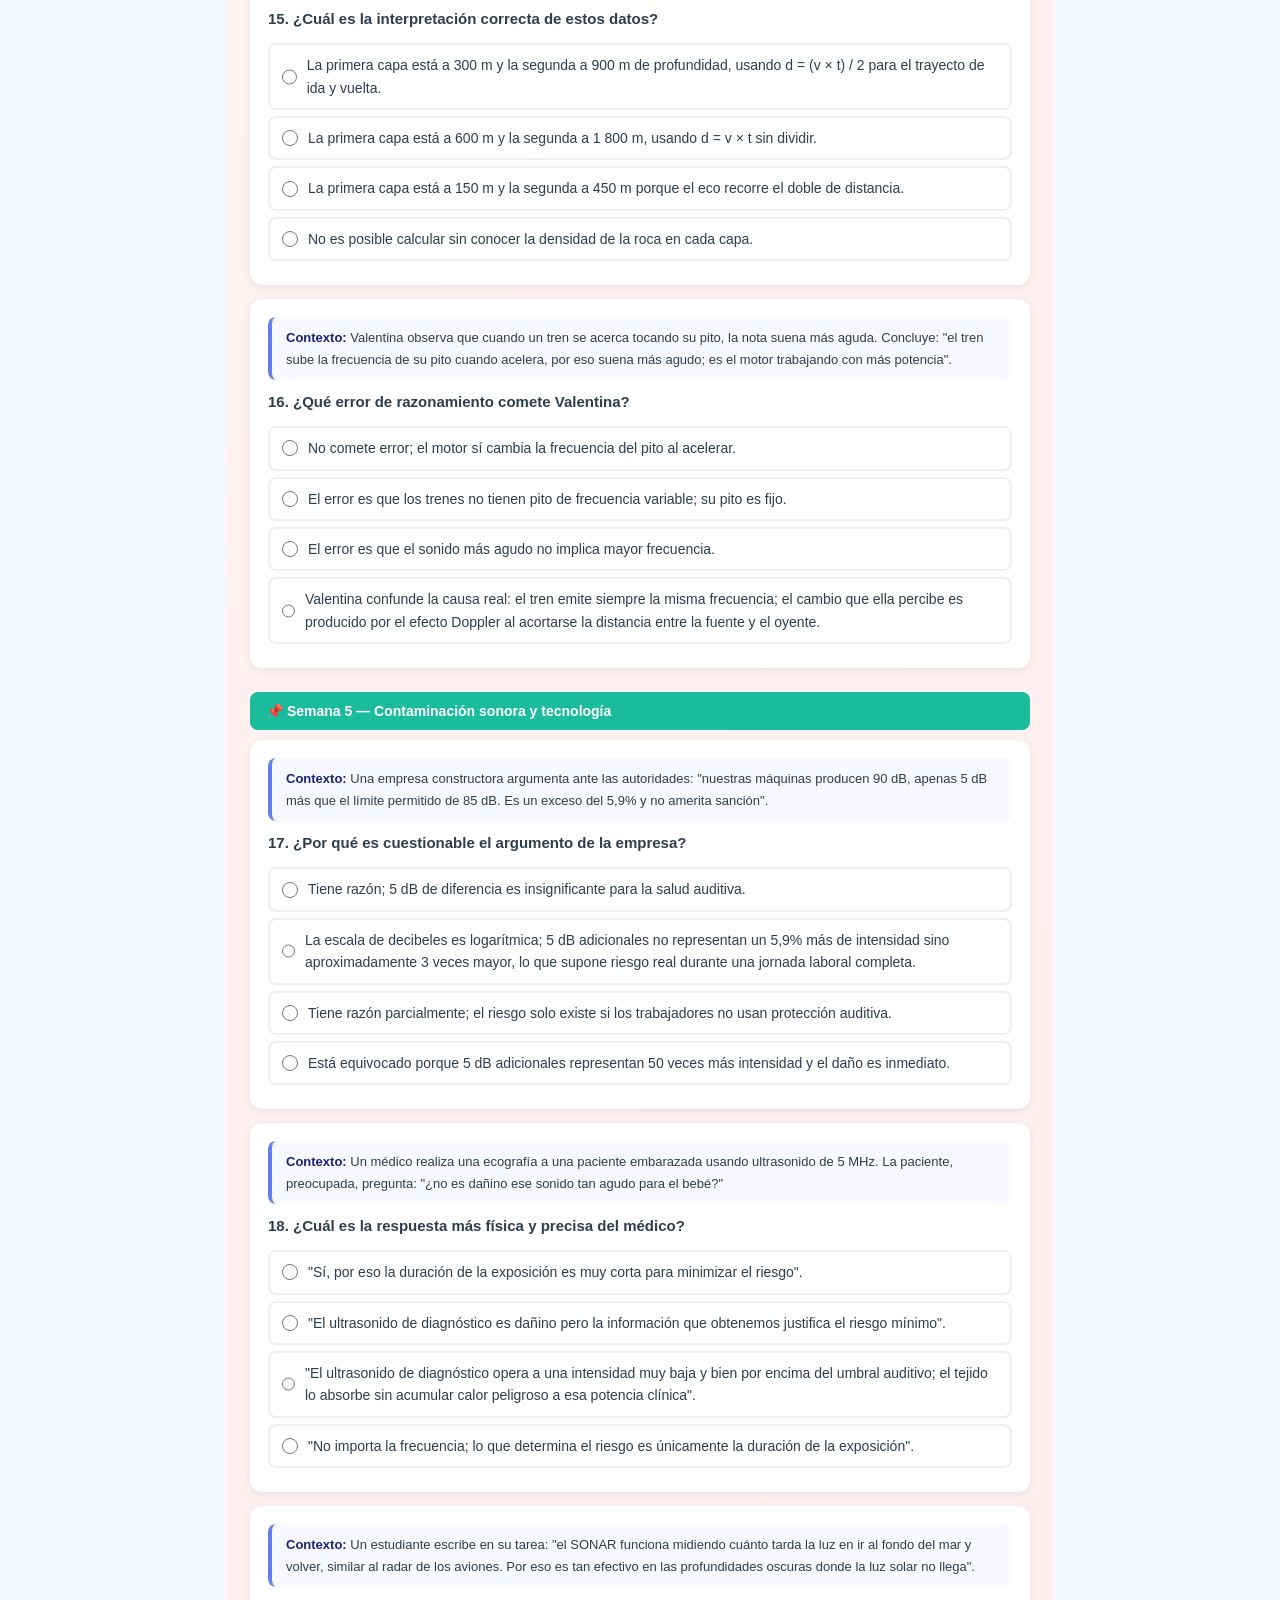
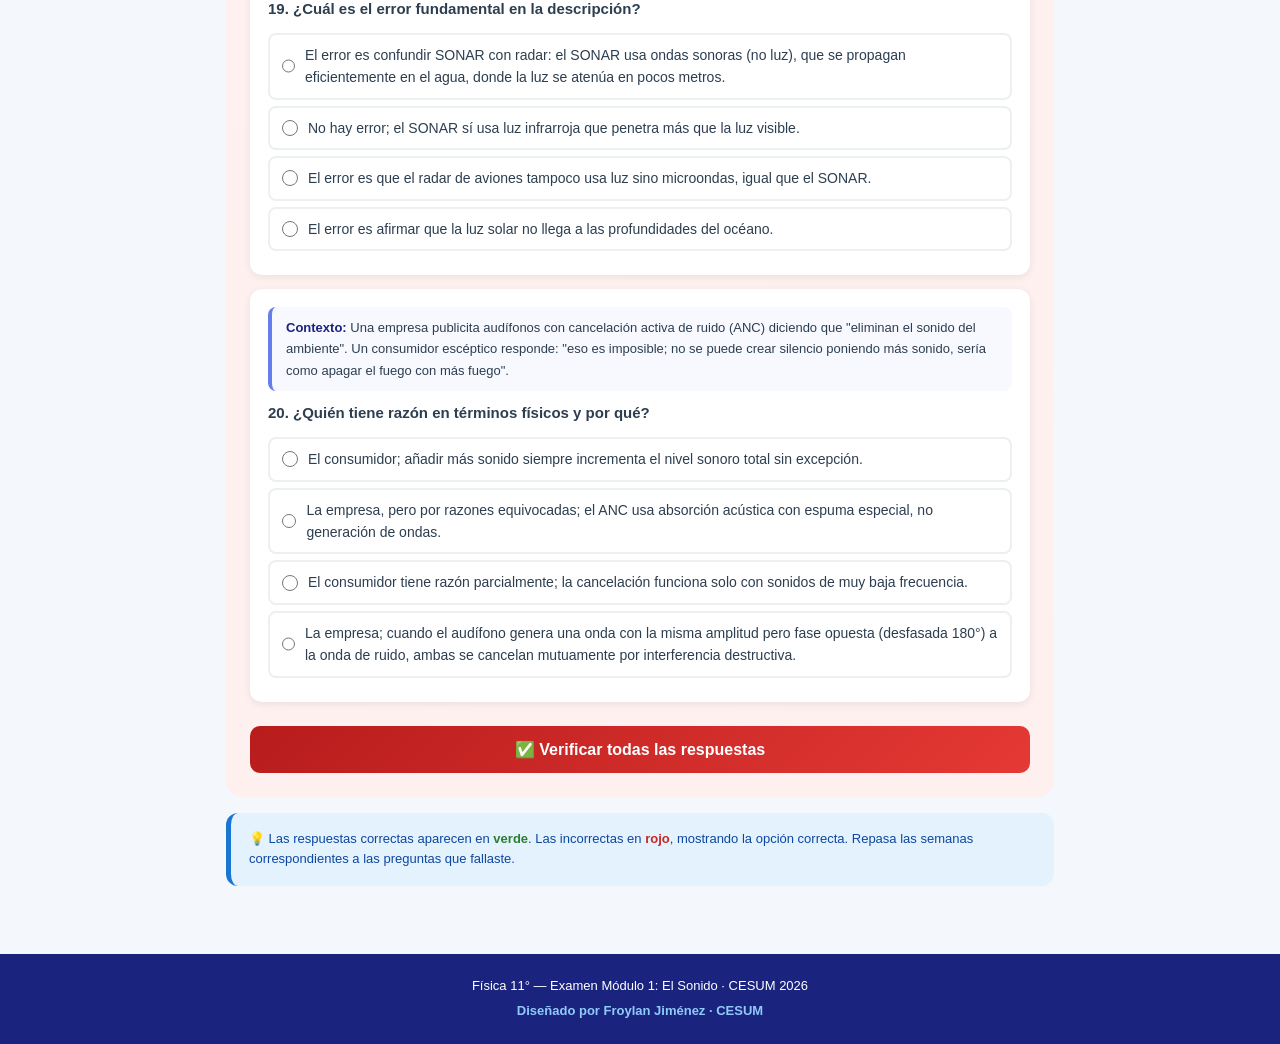
==== commit 96d5a2d0: "Rewrite macro-exams with ICFES-style competency questions Each question now has a narrative context " ====
--- a/examen-modulo1.html
+++ b/examen-modulo1.html
@@ -6,10 +6,11 @@
 <title>Examen Módulo 1 — El Sonido | Física 11° CESUM</title>
 <link rel="stylesheet" href="style.css">
 <style>
-.exam-header-badge{display:inline-block;background:#e53935;color:white;font-size:12px;font-weight:800;padding:4px 14px;border-radius:20px;letter-spacing:.5px;margin-bottom:10px}
-.week-group-title{font-size:14px;font-weight:800;color:white;background:#e53935;padding:8px 16px;border-radius:8px;margin:24px 0 10px 0;display:flex;align-items:center;gap:8px}
+.exam-badge{display:inline-block;background:#e53935;color:white;font-size:12px;font-weight:800;padding:4px 14px;border-radius:20px;letter-spacing:.5px;margin-bottom:10px}
+.week-group-title{font-size:14px;font-weight:800;color:white;padding:8px 16px;border-radius:8px;margin:24px 0 10px 0}
+.exam-ctx{background:#f8f9ff;border-left:4px solid #667eea;border-radius:8px;padding:10px 14px;margin-bottom:10px;font-size:13px;color:#2c3e50;line-height:1.65}
+.exam-ctx strong{color:#1a237e}
 .exam-instructions{background:#fff3e0;border-left:5px solid #ef6c00;border-radius:12px;padding:16px 18px;margin-bottom:20px;font-size:14px;line-height:1.7}
-.exam-score-detail{background:#f8f9ff;border-radius:8px;padding:12px;margin-top:12px;font-size:13px;color:#555}
 </style>
 </head>
 <body>
@@ -30,263 +31,277 @@
     <span class="progress-text">Semanas 1–5</span>
   </div>
 
-  <div class="exam-header-badge">📝 MACRO-EXAMEN</div>
+  <div class="exam-badge">📝 MACRO-EXAMEN · ESTILO ICFES</div>
   <h2 style="font-size:clamp(18px,4vw,24px);font-weight:900;color:#e53935;margin-bottom:16px;border-left:6px solid #e53935;padding-left:14px">Examen Final — Módulo 1: El Sonido</h2>
 
   <div class="exam-instructions">
-    📋 <strong>Instrucciones:</strong> Este examen cubre las <strong>Semanas 1 a 5</strong> (El Sonido). Tiene <strong>20 preguntas de selección múltiple</strong> (4 por semana). Lee cada pregunta con atención, selecciona la mejor respuesta y haz clic en <em>"Verificar todas las respuestas"</em> al final. Recibirás retroalimentación automática pregunta a pregunta.<br>
-    ⏱ Tiempo recomendado: 40 minutos. No hay penalización por respuesta incorrecta.
+    📋 <strong>Instrucciones:</strong> Lee el contexto de cada pregunta con atención antes de responder. Las preguntas evalúan tu capacidad de <strong>identificar conceptos, aplicarlos a situaciones nuevas y detectar errores conceptuales</strong>. No busques el dato numérico: busca el razonamiento correcto. Haz clic en <em>"Verificar respuestas"</em> al final para recibir retroalimentación inmediata.<br>
+    ⏱ Tiempo recomendado: 45 minutos.
   </div>
 
   <div class="quiz-section" style="background:linear-gradient(135deg,#fff5f5,#fff0f0)">
-    <div class="quiz-title" style="color:#b71c1c">🔊 Examen — Módulo 1: El Sonido (20 preguntas)</div>
-
-    <!-- ── SEMANA 1 ── -->
-    <div class="week-group-title">📌 Semana 1 — Propagación del sonido</div>
-
-    <div class="quiz-question">
-      <div class="quiz-q-text">1. ¿Cuál es la velocidad aproximada del sonido en el acero a temperatura ambiente?</div>
-      <div class="quiz-options">
-        <label data-q="ex1_1" data-val="a"><input type="radio" name="qex1_1" value="a"> 343 m/s</label>
-        <label data-q="ex1_1" data-val="b"><input type="radio" name="qex1_1" value="b"> 1 480 m/s</label>
-        <label data-q="ex1_1" data-val="c"><input type="radio" name="qex1_1" value="c"> 5 100 m/s</label>
-        <label data-q="ex1_1" data-val="d"><input type="radio" name="qex1_1" value="d"> 3 850 m/s</label>
+    <div class="quiz-title" style="color:#b71c1c">🔊 Módulo 1: El Sonido — 20 preguntas por competencias</div>
+
+    <div class="week-group-title" style="background:#e53935">📌 Semana 1 — Propagación del sonido</div>
+
+    <div class="quiz-question">
+      <div class="exam-ctx"><strong>Contexto:</strong> En una película de ciencia ficción, dos astronautas flotan en el espacio exterior y se comunican gritando sin casco. El director justificó la escena diciendo: "el espacio tiene una atmósfera tenue que conduce el sonido".</div>
+      <div class="quiz-q-text">1. ¿Cuál es el error científico que comete el director?</div>
+      <div class="quiz-options">
+        <label data-q="ex1_1" data-val="a"><input type="radio" name="qex1_1" value="a"> El error es que los astronautas no podrían gritar sin oxígeno en los pulmones.</label>
+        <label data-q="ex1_1" data-val="b"><input type="radio" name="qex1_1" value="b"> No hay error; el espacio sí tiene partículas suficientes para propagar sonido.</label>
+        <label data-q="ex1_1" data-val="c"><input type="radio" name="qex1_1" value="c"> El error es afirmar que el espacio transmite sonido: en el vacío no hay materia para propagar ondas mecánicas.</label>
+        <label data-q="ex1_1" data-val="d"><input type="radio" name="qex1_1" value="d"> El error es la velocidad; el sonido en el espacio viaja tan despacio que no se podría escuchar.</label>
       </div>
       <div class="quiz-feedback" id="fbex1_1"></div>
     </div>
 
     <div class="quiz-question">
-      <div class="quiz-q-text">2. Un rayo cae. Cinco segundos después escuchas el trueno. Con v = 343 m/s, ¿a qué distancia está la tormenta?</div>
-      <div class="quiz-options">
-        <label data-q="ex1_2" data-val="a"><input type="radio" name="qex1_2" value="a"> 686 m</label>
-        <label data-q="ex1_2" data-val="b"><input type="radio" name="qex1_2" value="b"> 1 372 m</label>
-        <label data-q="ex1_2" data-val="c"><input type="radio" name="qex1_2" value="c"> 1 715 m</label>
-        <label data-q="ex1_2" data-val="d"><input type="radio" name="qex1_2" value="d"> 3 430 m</label>
+      <div class="exam-ctx"><strong>Contexto:</strong> Un pescador golpea con su mano el casco metálico del bote desde adentro. Su compañero, con el oído apoyado sobre el casco en el exterior, escucha el golpe mucho antes que un turista parado a 2 metros en el muelle.</div>
+      <div class="quiz-q-text">2. ¿Qué principio físico explica mejor esta observación?</div>
+      <div class="quiz-options">
+        <label data-q="ex1_2" data-val="a"><input type="radio" name="qex1_2" value="a"> El sonido se amplifica dentro del metal por reverberación interna.</label>
+        <label data-q="ex1_2" data-val="b"><input type="radio" name="qex1_2" value="b"> El sonido viaja más rápido en medios sólidos y rígidos como el metal que en el aire; por eso llega antes al oído apoyado en el casco.</label>
+        <label data-q="ex1_2" data-val="c"><input type="radio" name="qex1_2" value="c"> La mano transmite electricidad estática que el oído detecta antes que las ondas sonoras.</label>
+        <label data-q="ex1_2" data-val="d"><input type="radio" name="qex1_2" value="d"> El casco del bote filtra las frecuencias bajas y hace el sonido más perceptible.</label>
       </div>
       <div class="quiz-feedback" id="fbex1_2"></div>
     </div>
 
     <div class="quiz-question">
-      <div class="quiz-q-text">3. En Montelíbano a 35 °C, ¿cuál es la velocidad del sonido? Usa: v = 331 + 0,6×T</div>
-      <div class="quiz-options">
-        <label data-q="ex1_3" data-val="a"><input type="radio" name="qex1_3" value="a"> 331 m/s</label>
-        <label data-q="ex1_3" data-val="b"><input type="radio" name="qex1_3" value="b"> 352 m/s</label>
-        <label data-q="ex1_3" data-val="c"><input type="radio" name="qex1_3" value="c"> 372 m/s</label>
-        <label data-q="ex1_3" data-val="d"><input type="radio" name="qex1_3" value="d"> 340 m/s</label>
+      <div class="exam-ctx"><strong>Contexto:</strong> Lucía afirma en clase: "en un día muy caluroso, el trueno tarda más en llegar porque el calor 'frena' las ondas sonoras, como la resistencia que siente uno al caminar contra el viento".</div>
+      <div class="quiz-q-text">3. ¿Qué error conceptual comete Lucía?</div>
+      <div class="quiz-options">
+        <label data-q="ex1_3" data-val="a"><input type="radio" name="qex1_3" value="a"> El error está en la dirección del efecto: el calor no frena el sonido, lo acelera. A mayor temperatura, mayor velocidad del sonido (v = 331 + 0,6 × T).</label>
+        <label data-q="ex1_3" data-val="b"><input type="radio" name="qex1_3" value="b"> Ninguno; el calor sí frena las ondas sonoras de la misma forma en que el viento frena a una persona.</label>
+        <label data-q="ex1_3" data-val="c"><input type="radio" name="qex1_3" value="c"> El error es comparar el sonido con el movimiento físico humano, que no es una analogía válida.</label>
+        <label data-q="ex1_3" data-val="d"><input type="radio" name="qex1_3" value="d"> El error es que el trueno no es sonido sino una onda electromagnética producida por el rayo.</label>
       </div>
       <div class="quiz-feedback" id="fbex1_3"></div>
     </div>
 
     <div class="quiz-question">
-      <div class="quiz-q-text">4. ¿Por qué en el espacio exterior no hay sonido?</div>
-      <div class="quiz-options">
-        <label data-q="ex1_4" data-val="a"><input type="radio" name="qex1_4" value="a"> Hace demasiado frío</label>
-        <label data-q="ex1_4" data-val="b"><input type="radio" name="qex1_4" value="b"> La gravedad detiene las ondas</label>
-        <label data-q="ex1_4" data-val="c"><input type="radio" name="qex1_4" value="c"> La presión es muy alta</label>
-        <label data-q="ex1_4" data-val="d"><input type="radio" name="qex1_4" value="d"> No hay materia; el sonido necesita un medio para propagarse</label>
+      <div class="exam-ctx"><strong>Contexto:</strong> En el rescate de mineros atrapados, el equipo de rescate golpea una tubería metálica de 500 m que conecta la superficie con la galería. Los mineros detectan el sonido del golpe por la tubería mucho antes de escuchar el mismo golpe propagado por el aire del túnel.</div>
+      <div class="quiz-q-text">4. ¿Cuál de estas afirmaciones describe mejor la razón de esa diferencia?</div>
+      <div class="quiz-options">
+        <label data-q="ex1_4" data-val="a"><input type="radio" name="qex1_4" value="a"> El metal amplifica el sonido y por eso se escucha con más rapidez.</label>
+        <label data-q="ex1_4" data-val="b"><input type="radio" name="qex1_4" value="b"> El túnel absorbe las ondas de aire pero el metal no absorbe energía sonora.</label>
+        <label data-q="ex1_4" data-val="c"><input type="radio" name="qex1_4" value="c"> La temperatura del metal hace que las moléculas de aire del túnel vibren más rápido.</label>
+        <label data-q="ex1_4" data-val="d"><input type="radio" name="qex1_4" value="d"> La velocidad del sonido en acero (~5 100 m/s) es aproximadamente 15 veces mayor que en el aire (~343 m/s), por eso llega notablemente antes por el metal.</label>
       </div>
       <div class="quiz-feedback" id="fbex1_4"></div>
     </div>
 
-    <!-- ── SEMANA 2 ── -->
     <div class="week-group-title" style="background:#e67e22">📌 Semana 2 — Características del sonido y v = f × λ</div>
 
     <div class="quiz-question">
-      <div class="quiz-q-text">5. Una onda sonora tiene f = 440 Hz y v = 343 m/s. ¿Cuál es su longitud de onda λ?</div>
-      <div class="quiz-options">
-        <label data-q="ex1_5" data-val="a"><input type="radio" name="qex1_5" value="a"> 1,28 m</label>
-        <label data-q="ex1_5" data-val="b"><input type="radio" name="qex1_5" value="b"> 0,78 m</label>
-        <label data-q="ex1_5" data-val="c"><input type="radio" name="qex1_5" value="c"> 0,50 m</label>
-        <label data-q="ex1_5" data-val="d"><input type="radio" name="qex1_5" value="d"> 343 m</label>
+      <div class="exam-ctx"><strong>Contexto:</strong> Un murciélago emite pulsos ultrasónicos a 80 000 Hz para navegar en una habitación donde también hay una persona. La persona no escucha absolutamente nada inusual en la habitación.</div>
+      <div class="quiz-q-text">5. ¿Qué es físicamente correcto sobre las ondas del murciélago en esa habitación?</div>
+      <div class="quiz-options">
+        <label data-q="ex1_5" data-val="a"><input type="radio" name="qex1_5" value="a"> Las ondas no existen físicamente si ningún humano puede escucharlas.</label>
+        <label data-q="ex1_5" data-val="b"><input type="radio" name="qex1_5" value="b"> Las ondas se convierten en luz infrarroja al superar los 20 000 Hz del umbral humano.</label>
+        <label data-q="ex1_5" data-val="c"><input type="radio" name="qex1_5" value="c"> Las ondas se propagan normalmente en el aire; la persona simplemente no puede detectarlas porque están fuera del rango de su sistema auditivo.</label>
+        <label data-q="ex1_5" data-val="d"><input type="radio" name="qex1_5" value="d"> Las ondas del murciélago quedan atrapadas en el rango ultrasónico y no pueden interactuar con objetos del tamaño humano.</label>
       </div>
       <div class="quiz-feedback" id="fbex1_5"></div>
     </div>
 
     <div class="quiz-question">
-      <div class="quiz-q-text">6. Si se duplica la frecuencia de un sonido en el mismo medio (v constante), la longitud de onda:</div>
-      <div class="quiz-options">
-        <label data-q="ex1_6" data-val="a"><input type="radio" name="qex1_6" value="a"> Se duplica</label>
-        <label data-q="ex1_6" data-val="b"><input type="radio" name="qex1_6" value="b"> No cambia</label>
-        <label data-q="ex1_6" data-val="c"><input type="radio" name="qex1_6" value="c"> Se reduce a la mitad</label>
-        <label data-q="ex1_6" data-val="d"><input type="radio" name="qex1_6" value="d"> Se cuadruplica</label>
+      <div class="exam-ctx"><strong>Contexto:</strong> Un técnico de sonido afirma en una reunión: "si duplico la frecuencia de un sonido en el mismo recinto, la longitud de onda también se duplica, por eso el sonido se escucha más lleno y rico".</div>
+      <div class="quiz-q-text">6. ¿Es correcta su afirmación?</div>
+      <div class="quiz-options">
+        <label data-q="ex1_6" data-val="a"><input type="radio" name="qex1_6" value="a"> No; en el mismo medio la velocidad del sonido es constante (v = f × λ), así que si la frecuencia se duplica, la longitud de onda se reduce a la mitad.</label>
+        <label data-q="ex1_6" data-val="b"><input type="radio" name="qex1_6" value="b"> Sí; frecuencia y longitud de onda son directamente proporcionales en el mismo medio.</label>
+        <label data-q="ex1_6" data-val="c"><input type="radio" name="qex1_6" value="c"> Sí, pero solo si la amplitud también aumenta proporcionalmente.</label>
+        <label data-q="ex1_6" data-val="d"><input type="radio" name="qex1_6" value="d"> No; la longitud de onda no depende de la frecuencia sino únicamente de la temperatura del medio.</label>
       </div>
       <div class="quiz-feedback" id="fbex1_6"></div>
     </div>
 
     <div class="quiz-question">
-      <div class="quiz-q-text">7. ¿Qué característica del sonido determina si percibimos un tono como agudo o grave?</div>
-      <div class="quiz-options">
-        <label data-q="ex1_7" data-val="a"><input type="radio" name="qex1_7" value="a"> Amplitud</label>
-        <label data-q="ex1_7" data-val="b"><input type="radio" name="qex1_7" value="b"> Timbre</label>
-        <label data-q="ex1_7" data-val="c"><input type="radio" name="qex1_7" value="c"> Frecuencia</label>
-        <label data-q="ex1_7" data-val="d"><input type="radio" name="qex1_7" value="d"> Velocidad</label>
+      <div class="exam-ctx"><strong>Contexto:</strong> En un video viral, un divulgador científico afirma: "los sonidos graves (baja frecuencia) viajan más despacio que los agudos (alta frecuencia) en el aire; por eso en un concierto los graves siempre llegan tarde al fondo del recinto".</div>
+      <div class="quiz-q-text">7. ¿Qué tan precisa es esta afirmación?</div>
+      <div class="quiz-options">
+        <label data-q="ex1_7" data-val="a"><input type="radio" name="qex1_7" value="a"> Es correcta; a menor frecuencia, menor velocidad del sonido en el aire.</label>
+        <label data-q="ex1_7" data-val="b"><input type="radio" name="qex1_7" value="b"> Es incorrecta; en el aire, todos los sonidos audibles viajan a la misma velocidad (~343 m/s) sin importar su frecuencia.</label>
+        <label data-q="ex1_7" data-val="c"><input type="radio" name="qex1_7" value="c"> Es correcta solo para frecuencias inferiores a 100 Hz.</label>
+        <label data-q="ex1_7" data-val="d"><input type="radio" name="qex1_7" value="d"> Es parcialmente correcta; solo los ultrasonidos se diferencian en velocidad del resto.</label>
       </div>
       <div class="quiz-feedback" id="fbex1_7"></div>
     </div>
 
     <div class="quiz-question">
-      <div class="quiz-q-text">8. Las ondas sonoras son ondas:</div>
-      <div class="quiz-options">
-        <label data-q="ex1_8" data-val="a"><input type="radio" name="qex1_8" value="a"> Transversales</label>
-        <label data-q="ex1_8" data-val="b"><input type="radio" name="qex1_8" value="b"> Electromagnéticas</label>
-        <label data-q="ex1_8" data-val="c"><input type="radio" name="qex1_8" value="c"> Longitudinales: las partículas vibran en la dirección de propagación</label>
-        <label data-q="ex1_8" data-val="d"><input type="radio" name="qex1_8" value="d"> Siempre estacionarias</label>
+      <div class="exam-ctx"><strong>Contexto:</strong> Un ingeniero transmite simultáneamente señales de audio de 100 Hz y de 10 000 Hz desde el mismo parlante, en el mismo recinto. Ambas señales parten al mismo tiempo hacia un micrófono ubicado a 343 m de distancia.</div>
+      <div class="quiz-q-text">8. ¿Cuál de estas afirmaciones describe correctamente lo que ocurrirá?</div>
+      <div class="quiz-options">
+        <label data-q="ex1_8" data-val="a"><input type="radio" name="qex1_8" value="a"> La señal de 10 000 Hz llega primero porque tiene mayor energía por ciclo.</label>
+        <label data-q="ex1_8" data-val="b"><input type="radio" name="qex1_8" value="b"> La señal de 100 Hz llega primero porque sus ondas son más largas y "abarcan" más espacio.</label>
+        <label data-q="ex1_8" data-val="c"><input type="radio" name="qex1_8" value="c"> La señal de 10 000 Hz llega primero porque oscila más veces por segundo.</label>
+        <label data-q="ex1_8" data-val="d"><input type="radio" name="qex1_8" value="d"> Ambas señales llegan al mismo tiempo: la velocidad del sonido en el aire no depende de la frecuencia.</label>
       </div>
       <div class="quiz-feedback" id="fbex1_8"></div>
     </div>
 
-    <!-- ── SEMANA 3 ── -->
     <div class="week-group-title" style="background:#f39c12">📌 Semana 3 — Música, oído y decibeles</div>
 
     <div class="quiz-question">
-      <div class="quiz-q-text">9. La frecuencia fundamental de una cuerda de guitarra es 220 Hz. ¿Cuál es el tercer armónico?</div>
-      <div class="quiz-options">
-        <label data-q="ex1_9" data-val="a"><input type="radio" name="qex1_9" value="a"> 440 Hz</label>
-        <label data-q="ex1_9" data-val="b"><input type="radio" name="qex1_9" value="b"> 660 Hz</label>
-        <label data-q="ex1_9" data-val="c"><input type="radio" name="qex1_9" value="c"> 880 Hz</label>
-        <label data-q="ex1_9" data-val="d"><input type="radio" name="qex1_9" value="d"> 110 Hz</label>
+      <div class="exam-ctx"><strong>Contexto:</strong> Andrés y Beatriz tocan la misma nota "La" (440 Hz), uno en guitarra y la otra en flauta. Un oyente con los ojos cerrados los distingue perfectamente sin equivocarse ni una sola vez.</div>
+      <div class="quiz-q-text">9. ¿Qué característica del sonido le permite al oyente distinguirlos?</div>
+      <div class="quiz-options">
+        <label data-q="ex1_9" data-val="a"><input type="radio" name="qex1_9" value="a"> La frecuencia: aunque dicen ser la misma nota, cada instrumento produce 440 Hz de forma diferente.</label>
+        <label data-q="ex1_9" data-val="b"><input type="radio" name="qex1_9" value="b"> La velocidad: el sonido viaja a diferente rapidez en madera (guitarra) que en metal (flauta).</label>
+        <label data-q="ex1_9" data-val="c"><input type="radio" name="qex1_9" value="c"> El timbre: la combinación e intensidad relativa de los armónicos es única en cada instrumento, aunque compartan la misma frecuencia fundamental.</label>
+        <label data-q="ex1_9" data-val="d"><input type="radio" name="qex1_9" value="d"> La amplitud: la guitarra y la flauta tienen volúmenes ligeramente diferentes, lo que permite identificarlos.</label>
       </div>
       <div class="quiz-feedback" id="fbex1_9"></div>
     </div>
 
     <div class="quiz-question">
-      <div class="quiz-q-text">10. ¿A partir de cuántos dB el sonido causa daño auditivo con exposición prolongada (8 h/día)?</div>
-      <div class="quiz-options">
-        <label data-q="ex1_10" data-val="a"><input type="radio" name="qex1_10" value="a"> 60 dB</label>
-        <label data-q="ex1_10" data-val="b"><input type="radio" name="qex1_10" value="b"> 75 dB</label>
-        <label data-q="ex1_10" data-val="c"><input type="radio" name="qex1_10" value="c"> 85 dB</label>
-        <label data-q="ex1_10" data-val="d"><input type="radio" name="qex1_10" value="d"> 100 dB</label>
+      <div class="exam-ctx"><strong>Contexto:</strong> Un estudiante escribe en su evaluación: "los decibeles miden la frecuencia del sonido; por eso una conversación a 60 dB significa que las cuerdas vocales vibran a 60 Hz".</div>
+      <div class="quiz-q-text">10. ¿Cuál es el error conceptual del estudiante?</div>
+      <div class="quiz-options">
+        <label data-q="ex1_10" data-val="a"><input type="radio" name="qex1_10" value="a"> Confunde dos magnitudes distintas: los decibeles (dB) miden el nivel de intensidad sonora, no la frecuencia. La frecuencia indica cuántas veces vibra algo por segundo; los dB indican cuánta energía transporta la onda.</label>
+        <label data-q="ex1_10" data-val="b"><input type="radio" name="qex1_10" value="b"> No hay error; los decibeles sí miden la frecuencia de vibración del sonido.</label>
+        <label data-q="ex1_10" data-val="c"><input type="radio" name="qex1_10" value="c"> El error es que 60 Hz está fuera del rango audible humano.</label>
+        <label data-q="ex1_10" data-val="d"><input type="radio" name="qex1_10" value="d"> El error es que los decibeles solo aplican a instrumentos musicales, no a la voz humana.</label>
       </div>
       <div class="quiz-feedback" id="fbex1_10"></div>
     </div>
 
     <div class="quiz-question">
-      <div class="quiz-q-text">11. El nivel de intensidad sonora de una conversación normal es aproximadamente:</div>
-      <div class="quiz-options">
-        <label data-q="ex1_11" data-val="a"><input type="radio" name="qex1_11" value="a"> 30 dB</label>
-        <label data-q="ex1_11" data-val="b"><input type="radio" name="qex1_11" value="b"> 60 dB</label>
-        <label data-q="ex1_11" data-val="c"><input type="radio" name="qex1_11" value="c"> 90 dB</label>
-        <label data-q="ex1_11" data-val="d"><input type="radio" name="qex1_11" value="d"> 120 dB</label>
+      <div class="exam-ctx"><strong>Contexto:</strong> Una fábrica tiene un nivel sonoro de 95 dB en su interior. La normativa laboral establece un límite de 85 dB durante 8 horas. El gerente argumenta: "son solo 10 dB más, un exceso del 11%; no justifica una multa tan alta".</div>
+      <div class="quiz-q-text">11. ¿Por qué es incorrecta la percepción del gerente?</div>
+      <div class="quiz-options">
+        <label data-q="ex1_11" data-val="a"><input type="radio" name="qex1_11" value="a"> Tiene razón; 10 dB adicionales representan exactamente un 10% más de intensidad sonora.</label>
+        <label data-q="ex1_11" data-val="b"><input type="radio" name="qex1_11" value="b"> La escala de decibeles es logarítmica, no lineal; 10 dB adicionales representan aproximadamente 10 veces mayor intensidad física, lo que sí implica riesgo auditivo real.</label>
+        <label data-q="ex1_11" data-val="c"><input type="radio" name="qex1_11" value="c"> Tiene razón parcialmente; el riesgo solo existe si hay frecuencias agudas presentes en el ruido.</label>
+        <label data-q="ex1_11" data-val="d"><input type="radio" name="qex1_11" value="d"> Está equivocado porque 10 dB adicionales representan 100 veces más intensidad y el daño es inmediato.</label>
       </div>
       <div class="quiz-feedback" id="fbex1_11"></div>
     </div>
 
     <div class="quiz-question">
-      <div class="quiz-q-text">12. ¿Qué determina el timbre de un instrumento musical?</div>
-      <div class="quiz-options">
-        <label data-q="ex1_12" data-val="a"><input type="radio" name="qex1_12" value="a"> Su frecuencia fundamental únicamente</label>
-        <label data-q="ex1_12" data-val="b"><input type="radio" name="qex1_12" value="b"> Su amplitud de onda</label>
-        <label data-q="ex1_12" data-val="c"><input type="radio" name="qex1_12" value="c"> Los armónicos presentes y su distribución de intensidad</label>
-        <label data-q="ex1_12" data-val="d"><input type="radio" name="qex1_12" value="d"> La velocidad del sonido en ese instrumento</label>
+      <div class="exam-ctx"><strong>Contexto:</strong> En un estudio de grabación, al presionar la misma tecla en un piano de cola profesional y en un piano digital económico —ambos afinados exactamente en 440 Hz— el sonido del piano de cola se percibe como más "rico" y "cálido".</div>
+      <div class="quiz-q-text">12. ¿Qué fenómeno físico explica mejor esta diferencia perceptual?</div>
+      <div class="quiz-options">
+        <label data-q="ex1_12" data-val="a"><input type="radio" name="qex1_12" value="a"> El piano de cola produce frecuencias ligeramente distintas aunque ambos estén afinados en 440 Hz.</label>
+        <label data-q="ex1_12" data-val="b"><input type="radio" name="qex1_12" value="b"> La diferencia se debe a la velocidad del sonido: en madera maciza es diferente que en plástico.</label>
+        <label data-q="ex1_12" data-val="c"><input type="radio" name="qex1_12" value="c"> El piano digital tiene menor amplitud de onda, lo que lo hace sonar más "delgado".</label>
+        <label data-q="ex1_12" data-val="d"><input type="radio" name="qex1_12" value="d"> La diferencia está en el timbre: el piano de cola produce una distribución más rica y compleja de armónicos sobre los 440 Hz que el piano digital.</label>
       </div>
       <div class="quiz-feedback" id="fbex1_12"></div>
     </div>
 
-    <!-- ── SEMANA 4 ── -->
     <div class="week-group-title" style="background:#2ecc71">📌 Semana 4 — Eco y efecto Doppler</div>
 
     <div class="quiz-question">
-      <div class="quiz-q-text">13. El sonido tarda 0,8 s en ir y volver desde una pared (v = 343 m/s). ¿A qué distancia está la pared?</div>
-      <div class="quiz-options">
-        <label data-q="ex1_13" data-val="a"><input type="radio" name="qex1_13" value="a"> 274,4 m</label>
-        <label data-q="ex1_13" data-val="b"><input type="radio" name="qex1_13" value="b"> 137,2 m</label>
-        <label data-q="ex1_13" data-val="c"><input type="radio" name="qex1_13" value="c"> 68,6 m</label>
-        <label data-q="ex1_13" data-val="d"><input type="radio" name="qex1_13" value="d"> 343 m</label>
+      <div class="exam-ctx"><strong>Contexto:</strong> Un turista grita "¡hola!" en el Gran Cañón del Colorado y escucha el eco claramente 3 s después. En su habitación de hotel, grita con la misma intensidad y escucha una "reverberación", pero no puede distinguir el eco de su propia voz.</div>
+      <div class="quiz-q-text">13. ¿Qué diferencia física explica este contraste?</div>
+      <div class="quiz-options">
+        <label data-q="ex1_13" data-val="a"><input type="radio" name="qex1_13" value="a"> El eco del cañón es más fuerte porque las paredes de roca reflejan mejor que las paredes del hotel.</label>
+        <label data-q="ex1_13" data-val="b"><input type="radio" name="qex1_13" value="b"> La reverberación ocurre solo en interiores porque el sonido no puede reflejarse al aire libre.</label>
+        <label data-q="ex1_13" data-val="c"><input type="radio" name="qex1_13" value="c"> El eco requiere que el sonido reflejado llegue al oído más de ~0,1 s después del original; en habitaciones pequeñas las múltiples reflexiones llegan tan rápido que se fusionan con el sonido original.</label>
+        <label data-q="ex1_13" data-val="d"><input type="radio" name="qex1_13" value="d"> El eco del cañón se produce porque el sonido rebota solo en el suelo y no en las paredes laterales.</label>
       </div>
       <div class="quiz-feedback" id="fbex1_13"></div>
     </div>
 
     <div class="quiz-question">
-      <div class="quiz-q-text">14. Un automóvil con bocina activada se acerca a ti. Debido al efecto Doppler, el sonido que percibes es:</div>
-      <div class="quiz-options">
-        <label data-q="ex1_14" data-val="a"><input type="radio" name="qex1_14" value="a"> Más grave (menor frecuencia)</label>
-        <label data-q="ex1_14" data-val="b"><input type="radio" name="qex1_14" value="b"> Sin cambio de frecuencia</label>
-        <label data-q="ex1_14" data-val="c"><input type="radio" name="qex1_14" value="c"> Más agudo (mayor frecuencia)</label>
-        <label data-q="ex1_14" data-val="d"><input type="radio" name="qex1_14" value="d"> Más silencioso</label>
+      <div class="exam-ctx"><strong>Contexto:</strong> Un periodista describe el efecto Doppler en televisión: "cuando la ambulancia se acerca, el sonido de la sirena se hace más fuerte; cuando se aleja, el sonido se hace más débil. Eso es el efecto Doppler".</div>
+      <div class="quiz-q-text">14. ¿Es correcta la descripción del periodista?</div>
+      <div class="quiz-options">
+        <label data-q="ex1_14" data-val="a"><input type="radio" name="qex1_14" value="a"> Sí, describe perfectamente el efecto Doppler en toda su extensión.</label>
+        <label data-q="ex1_14" data-val="b"><input type="radio" name="qex1_14" value="b"> No del todo; el periodista describe el cambio de intensidad (amplitud), pero el efecto Doppler se refiere al cambio de frecuencia percibida: más agudo al acercarse y más grave al alejarse.</label>
+        <label data-q="ex1_14" data-val="c"><input type="radio" name="qex1_14" value="c"> No; el efecto Doppler solo aplica a la luz, no al sonido.</label>
+        <label data-q="ex1_14" data-val="d"><input type="radio" name="qex1_14" value="d"> Sí; en el efecto Doppler, la intensidad y la frecuencia siempre cambian de la misma manera.</label>
       </div>
       <div class="quiz-feedback" id="fbex1_14"></div>
     </div>
 
     <div class="quiz-question">
-      <div class="quiz-q-text">15. El eco se diferencia de la reverberación porque el eco:</div>
-      <div class="quiz-options">
-        <label data-q="ex1_15" data-val="a"><input type="radio" name="qex1_15" value="a"> Solo ocurre bajo el agua</label>
-        <label data-q="ex1_15" data-val="b"><input type="radio" name="qex1_15" value="b"> Llega al oído claramente separado del sonido original (más de ~0,1 s después)</label>
-        <label data-q="ex1_15" data-val="c"><input type="radio" name="qex1_15" value="c"> No depende de la velocidad del sonido</label>
-        <label data-q="ex1_15" data-val="d"><input type="radio" name="qex1_15" value="d"> Solo se produce con frecuencias bajas</label>
+      <div class="exam-ctx"><strong>Contexto:</strong> Un geólogo usa explosiones controladas para estudiar capas del subsuelo. Registra que el eco de la primera capa de roca regresa en 0,2 s y el de una segunda capa más profunda regresa en 0,6 s. La velocidad del sonido en la roca es 3 000 m/s.</div>
+      <div class="quiz-q-text">15. ¿Cuál es la interpretación correcta de estos datos?</div>
+      <div class="quiz-options">
+        <label data-q="ex1_15" data-val="a"><input type="radio" name="qex1_15" value="a"> La primera capa está a 300 m y la segunda a 900 m de profundidad, usando d = (v × t) / 2 para el trayecto de ida y vuelta.</label>
+        <label data-q="ex1_15" data-val="b"><input type="radio" name="qex1_15" value="b"> La primera capa está a 600 m y la segunda a 1 800 m, usando d = v × t sin dividir.</label>
+        <label data-q="ex1_15" data-val="c"><input type="radio" name="qex1_15" value="c"> La primera capa está a 150 m y la segunda a 450 m porque el eco recorre el doble de distancia.</label>
+        <label data-q="ex1_15" data-val="d"><input type="radio" name="qex1_15" value="d"> No es posible calcular sin conocer la densidad de la roca en cada capa.</label>
       </div>
       <div class="quiz-feedback" id="fbex1_15"></div>
     </div>
 
     <div class="quiz-question">
-      <div class="quiz-q-text">16. Un barco emite un pulso SONAR y recibe el eco en 0,6 s (v_agua = 1 500 m/s). ¿A qué profundidad está el objeto?</div>
-      <div class="quiz-options">
-        <label data-q="ex1_16" data-val="a"><input type="radio" name="qex1_16" value="a"> 900 m</label>
-        <label data-q="ex1_16" data-val="b"><input type="radio" name="qex1_16" value="b"> 450 m</label>
-        <label data-q="ex1_16" data-val="c"><input type="radio" name="qex1_16" value="c"> 1 800 m</label>
-        <label data-q="ex1_16" data-val="d"><input type="radio" name="qex1_16" value="d"> 2 500 m</label>
+      <div class="exam-ctx"><strong>Contexto:</strong> Valentina observa que cuando un tren se acerca tocando su pito, la nota suena más aguda. Concluye: "el tren sube la frecuencia de su pito cuando acelera, por eso suena más agudo; es el motor trabajando con más potencia".</div>
+      <div class="quiz-q-text">16. ¿Qué error de razonamiento comete Valentina?</div>
+      <div class="quiz-options">
+        <label data-q="ex1_16" data-val="a"><input type="radio" name="qex1_16" value="a"> No comete error; el motor sí cambia la frecuencia del pito al acelerar.</label>
+        <label data-q="ex1_16" data-val="b"><input type="radio" name="qex1_16" value="b"> El error es que los trenes no tienen pito de frecuencia variable; su pito es fijo.</label>
+        <label data-q="ex1_16" data-val="c"><input type="radio" name="qex1_16" value="c"> El error es que el sonido más agudo no implica mayor frecuencia.</label>
+        <label data-q="ex1_16" data-val="d"><input type="radio" name="qex1_16" value="d"> Valentina confunde la causa real: el tren emite siempre la misma frecuencia; el cambio que ella percibe es producido por el efecto Doppler al acortarse la distancia entre la fuente y el oyente.</label>
       </div>
       <div class="quiz-feedback" id="fbex1_16"></div>
     </div>
 
-    <!-- ── SEMANA 5 ── -->
-    <div class="week-group-title" style="background:#1abc9c">📌 Semana 5 — Contaminación y tecnología del sonido</div>
-
-    <div class="quiz-question">
-      <div class="quiz-q-text">17. Un SONAR marino emite un pulso y recibe el eco en 1,2 s. Con v = 1 500 m/s, ¿cuánto mide la profundidad?</div>
-      <div class="quiz-options">
-        <label data-q="ex1_17" data-val="a"><input type="radio" name="qex1_17" value="a"> 1 800 m</label>
-        <label data-q="ex1_17" data-val="b"><input type="radio" name="qex1_17" value="b"> 900 m</label>
-        <label data-q="ex1_17" data-val="c"><input type="radio" name="qex1_17" value="c"> 3 600 m</label>
-        <label data-q="ex1_17" data-val="d"><input type="radio" name="qex1_17" value="d"> 600 m</label>
+    <div class="week-group-title" style="background:#1abc9c">📌 Semana 5 — Contaminación sonora y tecnología</div>
+
+    <div class="quiz-question">
+      <div class="exam-ctx"><strong>Contexto:</strong> Una empresa constructora argumenta ante las autoridades: "nuestras máquinas producen 90 dB, apenas 5 dB más que el límite permitido de 85 dB. Es un exceso del 5,9% y no amerita sanción".</div>
+      <div class="quiz-q-text">17. ¿Por qué es cuestionable el argumento de la empresa?</div>
+      <div class="quiz-options">
+        <label data-q="ex1_17" data-val="a"><input type="radio" name="qex1_17" value="a"> Tiene razón; 5 dB de diferencia es insignificante para la salud auditiva.</label>
+        <label data-q="ex1_17" data-val="b"><input type="radio" name="qex1_17" value="b"> La escala de decibeles es logarítmica; 5 dB adicionales no representan un 5,9% más de intensidad sino aproximadamente 3 veces mayor, lo que supone riesgo real durante una jornada laboral completa.</label>
+        <label data-q="ex1_17" data-val="c"><input type="radio" name="qex1_17" value="c"> Tiene razón parcialmente; el riesgo solo existe si los trabajadores no usan protección auditiva.</label>
+        <label data-q="ex1_17" data-val="d"><input type="radio" name="qex1_17" value="d"> Está equivocado porque 5 dB adicionales representan 50 veces más intensidad y el daño es inmediato.</label>
       </div>
       <div class="quiz-feedback" id="fbex1_17"></div>
     </div>
 
     <div class="quiz-question">
-      <div class="quiz-q-text">18. ¿Cuál de estas NO es una aplicación del ultrasonido?</div>
-      <div class="quiz-options">
-        <label data-q="ex1_18" data-val="a"><input type="radio" name="qex1_18" value="a"> Ecografías médicas</label>
-        <label data-q="ex1_18" data-val="b"><input type="radio" name="qex1_18" value="b"> Detectar grietas en metales</label>
-        <label data-q="ex1_18" data-val="c"><input type="radio" name="qex1_18" value="c"> Medir la temperatura del aire</label>
-        <label data-q="ex1_18" data-val="d"><input type="radio" name="qex1_18" value="d"> SONAR para detectar peces y submarinos</label>
+      <div class="exam-ctx"><strong>Contexto:</strong> Un médico realiza una ecografía a una paciente embarazada usando ultrasonido de 5 MHz. La paciente, preocupada, pregunta: "¿no es dañino ese sonido tan agudo para el bebé?"</div>
+      <div class="quiz-q-text">18. ¿Cuál es la respuesta más física y precisa del médico?</div>
+      <div class="quiz-options">
+        <label data-q="ex1_18" data-val="a"><input type="radio" name="qex1_18" value="a"> "Sí, por eso la duración de la exposición es muy corta para minimizar el riesgo".</label>
+        <label data-q="ex1_18" data-val="b"><input type="radio" name="qex1_18" value="b"> "El ultrasonido de diagnóstico es dañino pero la información que obtenemos justifica el riesgo mínimo".</label>
+        <label data-q="ex1_18" data-val="c"><input type="radio" name="qex1_18" value="c"> "El ultrasonido de diagnóstico opera a una intensidad muy baja y bien por encima del umbral auditivo; el tejido lo absorbe sin acumular calor peligroso a esa potencia clínica".</label>
+        <label data-q="ex1_18" data-val="d"><input type="radio" name="qex1_18" value="d"> "No importa la frecuencia; lo que determina el riesgo es únicamente la duración de la exposición".</label>
       </div>
       <div class="quiz-feedback" id="fbex1_18"></div>
     </div>
 
     <div class="quiz-question">
-      <div class="quiz-q-text">19. La cancelación activa de ruido (ANC) en audífonos funciona porque emite:</div>
-      <div class="quiz-options">
-        <label data-q="ex1_19" data-val="a"><input type="radio" name="qex1_19" value="a"> Más ruido para cubrir el sonido original</label>
-        <label data-q="ex1_19" data-val="b"><input type="radio" name="qex1_19" value="b"> Una onda de igual amplitud pero en fase opuesta (interferencia destructiva)</label>
-        <label data-q="ex1_19" data-val="c"><input type="radio" name="qex1_19" value="c"> Ultrasonido de muy alta frecuencia</label>
-        <label data-q="ex1_19" data-val="d"><input type="radio" name="qex1_19" value="d"> Luz infrarroja que neutraliza el sonido</label>
+      <div class="exam-ctx"><strong>Contexto:</strong> Un estudiante escribe en su tarea: "el SONAR funciona midiendo cuánto tarda la luz en ir al fondo del mar y volver, similar al radar de los aviones. Por eso es tan efectivo en las profundidades oscuras donde la luz solar no llega".</div>
+      <div class="quiz-q-text">19. ¿Cuál es el error fundamental en la descripción?</div>
+      <div class="quiz-options">
+        <label data-q="ex1_19" data-val="a"><input type="radio" name="qex1_19" value="a"> El error es confundir SONAR con radar: el SONAR usa ondas sonoras (no luz), que se propagan eficientemente en el agua, donde la luz se atenúa en pocos metros.</label>
+        <label data-q="ex1_19" data-val="b"><input type="radio" name="qex1_19" value="b"> No hay error; el SONAR sí usa luz infrarroja que penetra más que la luz visible.</label>
+        <label data-q="ex1_19" data-val="c"><input type="radio" name="qex1_19" value="c"> El error es que el radar de aviones tampoco usa luz sino microondas, igual que el SONAR.</label>
+        <label data-q="ex1_19" data-val="d"><input type="radio" name="qex1_19" value="d"> El error es afirmar que la luz solar no llega a las profundidades del océano.</label>
       </div>
       <div class="quiz-feedback" id="fbex1_19"></div>
     </div>
 
     <div class="quiz-question">
-      <div class="quiz-q-text">20. ¿Cuál afirmación sobre contaminación sonora es CORRECTA?</div>
-      <div class="quiz-options">
-        <label data-q="ex1_20" data-val="a"><input type="radio" name="qex1_20" value="a"> Solo afecta el sentido del oído, no otros sistemas del cuerpo</label>
-        <label data-q="ex1_20" data-val="b"><input type="radio" name="qex1_20" value="b"> 60 dB ya causa daño auditivo permanente</label>
-        <label data-q="ex1_20" data-val="c"><input type="radio" name="qex1_20" value="c"> La exposición prolongada a más de 85 dB puede causar pérdida auditiva, estrés e hipertensión</label>
-        <label data-q="ex1_20" data-val="d"><input type="radio" name="qex1_20" value="d"> Los animales no son afectados por la contaminación sonora</label>
+      <div class="exam-ctx"><strong>Contexto:</strong> Una empresa publicita audífonos con cancelación activa de ruido (ANC) diciendo que "eliminan el sonido del ambiente". Un consumidor escéptico responde: "eso es imposible; no se puede crear silencio poniendo más sonido, sería como apagar el fuego con más fuego".</div>
+      <div class="quiz-q-text">20. ¿Quién tiene razón en términos físicos y por qué?</div>
+      <div class="quiz-options">
+        <label data-q="ex1_20" data-val="a"><input type="radio" name="qex1_20" value="a"> El consumidor; añadir más sonido siempre incrementa el nivel sonoro total sin excepción.</label>
+        <label data-q="ex1_20" data-val="b"><input type="radio" name="qex1_20" value="b"> La empresa, pero por razones equivocadas; el ANC usa absorción acústica con espuma especial, no generación de ondas.</label>
+        <label data-q="ex1_20" data-val="c"><input type="radio" name="qex1_20" value="c"> El consumidor tiene razón parcialmente; la cancelación funciona solo con sonidos de muy baja frecuencia.</label>
+        <label data-q="ex1_20" data-val="d"><input type="radio" name="qex1_20" value="d"> La empresa; cuando el audífono genera una onda con la misma amplitud pero fase opuesta (desfasada 180°) a la onda de ruido, ambas se cancelan mutuamente por interferencia destructiva.</label>
       </div>
       <div class="quiz-feedback" id="fbex1_20"></div>
     </div>
 
     <button class="quiz-btn" style="background:linear-gradient(135deg,#b71c1c,#e53935);margin-top:10px"
-      onclick="checkQuiz('ex1',['c','c','b','d','b','c','c','c','b','c','b','c','b','c','b','b','b','c','b','c'])">
-      ✅ Verificar todas las respuestas (20 preguntas)
+      onclick="checkQuiz('ex1',['c','b','a','d','c','a','b','d','c','a','b','d','c','b','a','d','b','c','a','d'])">
+      ✅ Verificar todas las respuestas
     </button>
     <div class="quiz-result" id="quiz-result-ex1"></div>
   </div>
 
   <div class="box box-info" style="margin-top:16px;font-size:13px">
-    💡 <strong>Retroalimentación:</strong> Las respuestas correctas aparecen en <span style="color:#2e7d32;font-weight:700">verde</span>. Las incorrectas aparecen en <span style="color:#c62828;font-weight:700">rojo</span> y se muestra la respuesta correcta. Repasa las semanas correspondientes a las preguntas que fallaste.
+    💡 Las respuestas correctas aparecen en <span style="color:#2e7d32;font-weight:700">verde</span>. Las incorrectas en <span style="color:#c62828;font-weight:700">rojo</span>, mostrando la opción correcta. Repasa las semanas correspondientes a las preguntas que fallaste.
   </div>
-
 </div>
 <footer class="site-footer">
   Física 11° — Examen Módulo 1: El Sonido · CESUM 2026
